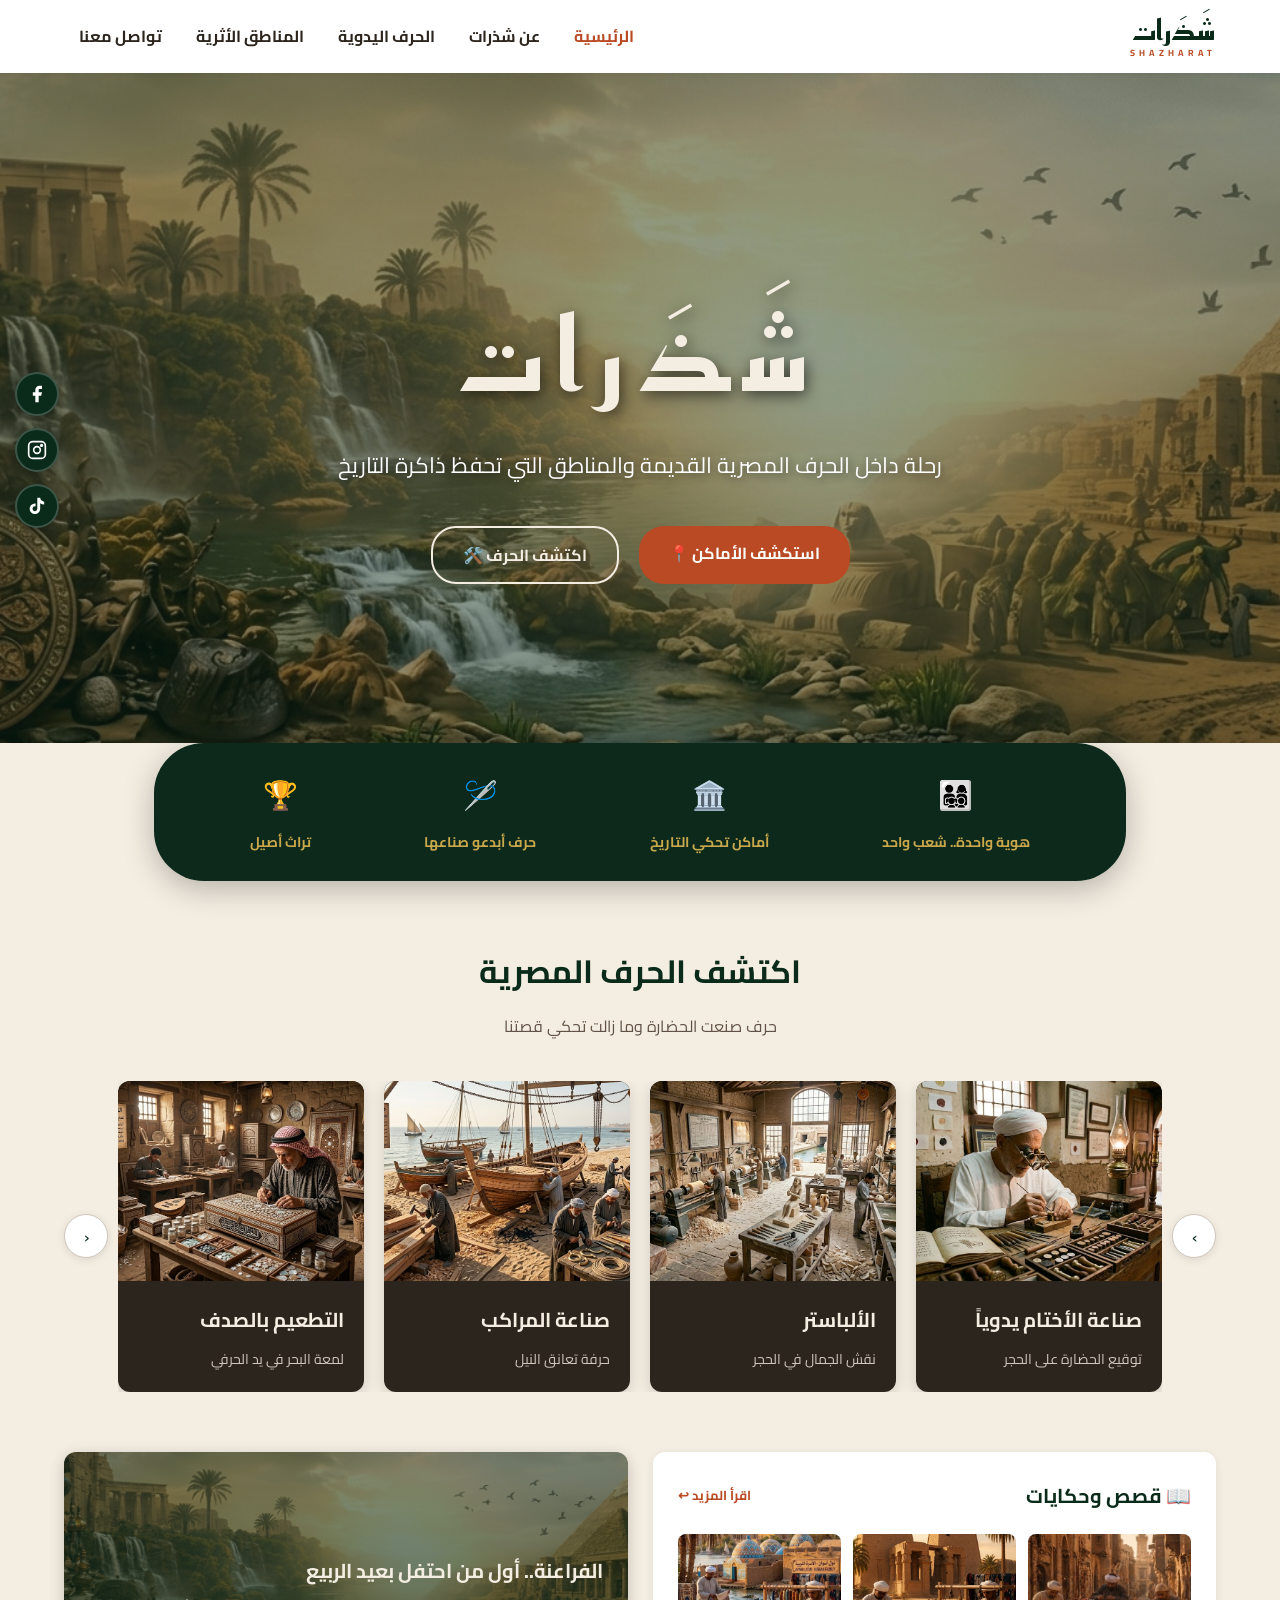
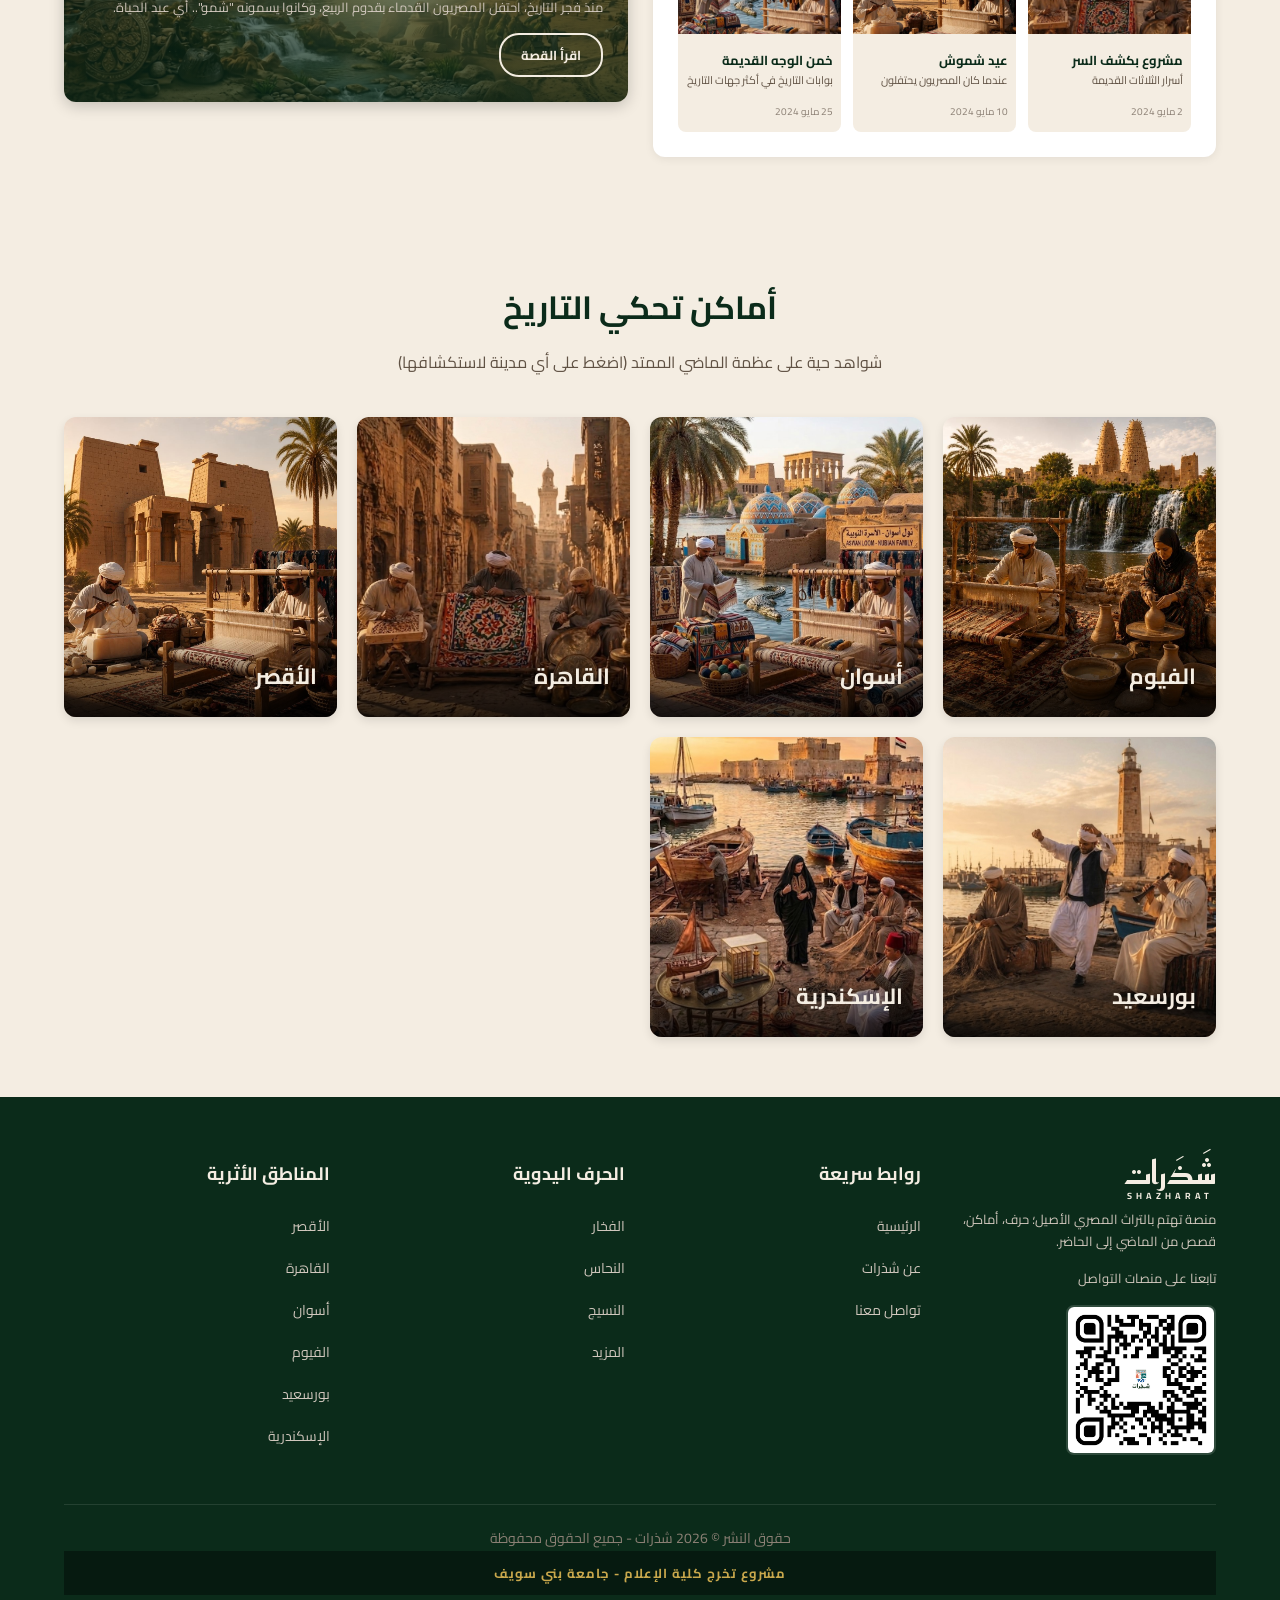
==== index.html @ 0478fc82 "Initial commit" ====
<!DOCTYPE html>
<html lang="ar" dir="rtl">
<head>
    <meta charset="UTF-8">
    <meta name="viewport" content="width=device-width, initial-scale=1.0">
    <title>شذرات - الرئيسية</title>
    
    <link rel="preconnect" href="https://fonts.googleapis.com">
    <link rel="preconnect" href="https://fonts.gstatic.com" crossorigin>
    <link href="https://fonts.googleapis.com/css2?family=Cairo:wght@400;700&family=Reem+Kufi:wght@700&display=swap" rel="stylesheet">
    <link rel="stylesheet" href="style.css">
    
    <style>
        html { scroll-behavior: smooth; }

        .modal {
            display: none; 
            position: fixed;
            z-index: 1000;
            left: 0; top: 0;
            width: 100%; height: 100%;
            background-color: rgba(0,0,0,0.6);
            backdrop-filter: blur(5px);
            overflow-y: auto;
        }

        .modal-content {
            background-color: #fcfbfa;
            margin: 5% auto;
            padding: 30px;
            border-radius: 12px;
            width: 80%;
            max-width: 850px;
            text-align: right;
            box-shadow: 0 5px 15px rgba(0,0,0,0.3);
            position: relative;
            animation: fadeIn 0.4s ease-out;
            line-height: 1.8;
        }

        .close-btn {
            color: #aaa;
            position: absolute;
            top: 15px; left: 20px;
            font-size: 30px;
            font-weight: bold;
            cursor: pointer;
            transition: color 0.2s;
        }

        .close-btn:hover { color: #d4a373; }

        @keyframes fadeIn {
            from { opacity: 0; transform: translateY(-20px); }
            to   { opacity: 1; transform: translateY(0); }
        }
    </style>
</head>
<body>

    <!-- الهيدر -->
    <header class="main-header">
        <div class="logo brand-font">
            شَذَرات
            <span class="logo-en">SHAZHARAT</span>
        </div>
        <nav class="nav-links" id="navLinks">
            <a href="#" class="active">الرئيسية</a>
            <a href="javascript:void(0)" id="aboutBtn">عن شذرات</a>
            <a href="crafts.html">الحرف اليدوية</a>
            <a href="#places-section">المناطق الأثرية</a>
            <a href="#">تواصل معنا</a>
        </nav>
        <button class="menu-toggle" id="menuToggle">☰</button>
    </header>

    <!-- أيقونات السوشيال الجانبية -->
    <div class="social-sidebar">
        <a href="https://www.facebook.com/profile.php?id=61587742401086&mibextid=wwXIfr&rdid=8DJfgrWM0STw298u&share_url=https%3A%2F%2Fwww.facebook.com%2Fshare%2F1F2NFBipRy%2F%3Fmibextid%3DwwXIfr#" target="_blank" title="Facebook">
            <svg width="20" height="20" viewBox="0 0 24 24" fill="white"><path d="M18 2h-3a5 5 0 0 0-5 5v3H7v4h3v8h4v-8h3l1-4h-4V7a1 1 0 0 1 1-1h3z"/></svg>
        </a>
        <a href="https://www.instagram.com/project.x56?igsh=MW95ZDBvMW1obDUzbQ%3D%3De" target="_blank" title="Instagram">
            <svg width="20" height="20" viewBox="0 0 24 24" fill="none" stroke="white" stroke-width="2" stroke-linecap="round" stroke-linejoin="round"><rect x="2" y="2" width="20" height="20" rx="5" ry="5"/><circle cx="12" cy="12" r="4"/><circle cx="17.5" cy="6.5" r="1" fill="white"/></svg>
        </a>
        <a href="https://www.tiktok.com/@projectx430?_r=1&_t=ZS-94bt00Vonp9" target="_blank" title="TikTok">
            <svg width="20" height="20" viewBox="0 0 24 24" fill="white"><path d="M19.59 6.69a4.83 4.83 0 0 1-3.77-4.25V2h-3.45v13.67a2.89 2.89 0 0 1-2.88 2.5 2.89 2.89 0 0 1-2.89-2.89 2.89 2.89 0 0 1 2.89-2.89c.28 0 .54.04.79.1V9.01a6.33 6.33 0 0 0-.79-.05 6.34 6.34 0 0 0-6.34 6.34 6.34 6.34 0 0 0 6.34 6.34 6.34 6.34 0 0 0 6.33-6.34V8.75a8.2 8.2 0 0 0 4.78 1.52V6.82a4.85 4.85 0 0 1-1.01-.13z"/></svg>
        </a>
    </div>

    <!-- الهيرو -->
    <section class="hero-section">
        <div class="hero-content">
            <h1 class="hero-title brand-font">شَذَرات</h1>
            <p class="hero-subtitle">رحلة داخل الحرف المصرية القديمة والمناطق التي تحفظ ذاكرة التاريخ</p>
            <div class="hero-buttons">
                <a href="#places-section" class="btn btn-primary">استكشف الأماكن 📍</a>
                <a href="crafts.html" class="btn btn-secondary">اكتشف الحرف 🛠️</a>
            </div>
        </div>
    </section>

    <!-- شريط التصنيفات -->
    <section class="quick-categories-wrapper">
        <div class="quick-categories">
            <a href="index.html#places-section" class="category-item" style="text-decoration:none;">
                <span class="category-icon">👨‍👩‍👧‍👦</span>
                <p>هوية واحدة.. شعب واحد</p>
            </a>
            <a href="index.html#places-section" class="category-item" style="text-decoration:none;">
                <span class="category-icon">🏛️</span>
                <p>أماكن تحكي التاريخ</p>
            </a>
            <a href="crafts.html" class="category-item" style="text-decoration:none;">
                <span class="category-icon">🪡</span>
                <p>حرف أبدعو صناعها</p>
            </a>
            <a href="arts-culture.html" class="category-item" style="text-decoration:none;">
                <span class="category-icon">🏆</span>
                <p>تراث أصيل</p>
            </a>
        </div>
    </section>

    <!-- مودال عن شذرات -->
    <div id="aboutModal" class="modal">
        <div class="modal-content">
            <span class="close-btn" id="closeBtn">&times;</span>
            <h2 style="color:#0b2b1a;font-size:1.8rem;margin-bottom:15px;border-bottom:2px solid #d4a373;display:inline-block;padding-bottom:5px;">👥 مَن نحن؟</h2>
            <p style="font-size:1.05rem;color:#333;margin-bottom:10px;">نحن طلاب الفرقة الرابعة بقسم العلاقات العامة والإعلان، كلية الإعلام – جامعة بنى سويف.</p>
            <p style="font-size:1.05rem;color:#555;margin-bottom:25px;">لم يكن مشروع تخرجنا مجرد مهمة أكاديمية تنتهي بانتهاء العام الدراسي، بل اخترنا أن يكون رسالة نابضة بالحياة، تُعيد إحياء الجذور وتُسلط الضوء على الكنوز الحية التي صاغتها أيدي المبدعين المصريين عبر العصور.</p>
            <h2 style="color:#0b2b1a;font-size:1.8rem;margin-bottom:15px;border-bottom:2px solid #d4a373;display:inline-block;padding-bottom:5px;">✨ عن "شذرات"</h2>
            <blockquote style="font-style:italic;background-color:#f5f2eb;padding:15px;border-right:5px solid #0b2b1a;margin:15px 0;border-radius:4px;font-size:1.1rem;color:#0b2b1a;">
                <strong>"الشذرات هي قِطَع الذهب الصغيرة والصافية.. وهكذا هي تفاصيل هويتنا المصرية; مبعثرة في أركان المحروسة، وكل قطعة منها تحكي قصة وطن."</strong>
            </blockquote>
            <p style="font-size:1.05rem;color:#333;margin-bottom:15px;">
                <strong>"شذرات"</strong> هي حملة إعلامية متكاملة ولدت من شغفنا بتوثيق وحفظ الهوية الثقافية والحرف التراثية المصرية التي تواجه خطر الاندثار.
            </p>
            <p style="text-align:center;font-weight:bold;color:#0b2b1a;font-size:1.15rem;margin-top:30px;background-color:#e6edd9;padding:12px;border-radius:6px;">
                ✨ شذرات.. بنجمع خيوط الماضي، عشان ننور بيها طريق المستقبل.
            </p>
        </div>
    </div>

    <!-- قسم الحرف - سلايدر -->
    <section class="crafts-section">
        <h2 class="section-title">اكتشف الحرف المصرية</h2>
        <p class="section-subtitle">حرف صنعت الحضارة وما زالت تحكي قصتنا</p>
        
        <div class="slider-wrapper">
            <button class="slider-btn" id="slidePrev">&#8250;</button>
            <div class="crafts-slider" id="craftsSlider">
                <div class="crafts-track" id="craftsTrack">
                    <div class="craft-card">
                        <div class="card-img-container"><img src="images/pottery.jpg" alt="الفخار"></div>
                        <div class="card-info"><h3>الفخار</h3><p>من الطين تصنع الحياة</p></div>
                    </div>
                    <div class="craft-card">
                        <div class="card-img-container"><img src="images/copper.jpg" alt="النحاس"></div>
                        <div class="card-info"><h3>النحاس</h3><p>حرفة تتوارثها الأجيال</p></div>
                    </div>
                    <div class="craft-card">
                        <div class="card-img-container"><img src="images/weaving.jpg" alt="النسيج اليدوي"></div>
                        <div class="card-info"><h3>النسيج اليدوي</h3><p>خيوط من الفن والتراث</p></div>
                    </div>
                    <div class="craft-card">
                        <div class="card-img-container"><img src="images/khayamiya.jpg" alt="الخيامية"></div>
                        <div class="card-info"><h3>الخيامية</h3><p>ألوان تحكي الهوية</p></div>
                    </div>
                    <div class="craft-card">
                        <div class="card-img-container"><img src="images/pottery.jpg" alt="الأرابيسك"></div>
                        <div class="card-info"><h3>الأرابيسك</h3><p>زخارف من روح مصر</p></div>
                    </div>
                    <div class="craft-card">
                        <div class="card-img-container"><img src="images/khouss.jpg" alt="الخوص"></div>
                        <div class="card-info"><h3>الخوص</h3><p>فن نسج سعف النخيل</p></div>
                    </div>
                    <div class="craft-card">
                        <div class="card-img-container"><img src="images/kharz.jpg" alt="الأعمال بالخرز"></div>
                        <div class="card-info"><h3>الأعمال بالخرز</h3><p>زينة تُصنع بأيادي ماهرة</p></div>
                    </div>
                    <div class="craft-card">
                        <div class="card-img-container"><img src="images/papyrus.jpg" alt="ورق البردى"></div>
                        <div class="card-info"><h3>ورق البردى</h3><p>أقدم ورق عرفه الإنسان</p></div>
                    </div>
                    <div class="craft-card">
                        <div class="card-img-container"><img src="images/seals.jpg" alt="صناعة الأختام"></div>
                        <div class="card-info"><h3>صناعة الأختام يدوياً</h3><p>توقيع الحضارة على الحجر</p></div>
                    </div>
                    <div class="craft-card">
                        <div class="card-img-container"><img src="images/alabaster.jpg" alt="الألباستر"></div>
                        <div class="card-info"><h3>الألباستر</h3><p>نقش الجمال في الحجر</p></div>
                    </div>
                    <div class="craft-card">
                        <div class="card-img-container"><img src="images/boats.jpg" alt="صناعة المراكب"></div>
                        <div class="card-info"><h3>صناعة المراكب</h3><p>حرفة تعانق النيل</p></div>
                    </div>
                    <div class="craft-card">
                        <div class="card-img-container"><img src="images/shell.jpg" alt="التطعيم بالصدف"></div>
                        <div class="card-info"><h3>التطعيم بالصدف</h3><p>لمعة البحر في يد الحرفي</p></div>
                    </div>
                </div>
            </div>
            <button class="slider-btn" id="slideNext">&#8249;</button>
        </div>
    </section>

    <!-- قسم قصص وحكايات -->
    <section class="stories-section">
        <!-- بوكس القصص -->
        <div class="stories-box">
            <div class="stories-box-header">
                <h3>📖 قصص وحكايات</h3>
                <a href="#">اقرأ المزيد ↩</a>
            </div>
            <div class="story-cards-row">
                <a href="#" class="story-mini-card">
                    <img src="images/cairo.jpg" alt="مشروع بكشف السر">
                    <div class="story-mini-info">
                        <h4>مشروع بكشف السر</h4>
                        <p>أسرار الثلاثات القديمة</p>
                        <span>2 مايو 2024</span>
                    </div>
                </a>
                <a href="#" class="story-mini-card">
                    <img src="images/luxor.jpg" alt="عيد شموش">
                    <div class="story-mini-info">
                        <h4>عيد شموش</h4>
                        <p>عندما كان المصريون يحتفلون</p>
                        <span>10 مايو 2024</span>
                    </div>
                </a>
                <a href="#" class="story-mini-card">
                    <img src="images/aswan.jpg" alt="خمن الوجه القديمة">
                    <div class="story-mini-info">
                        <h4>خمن الوجه القديمة</h4>
                        <p>بوابات التاريخ في أكثر جهات التاريخ</p>
                        <span>25 مايو 2024</span>
                    </div>
                </a>
            </div>
        </div>

        <!-- القصة المميزة -->
        <div class="featured-story">
            <h3>الفراعنة.. أول من احتفل بعيد الربيع</h3>
            <p>منذ فجر التاريخ، احتفل المصريون القدماء بقدوم الربيع، وكانوا يسمونه "شمو".. أي عيد الحياة.</p>
            <button onclick="document.getElementById('storyModal').style.display='block'" class="btn-story">اقرأ القصة</button>
        </div>
    </section>

    <!-- مودال القصة -->
    <div id="storyModal" style="display:none; position:fixed; z-index:1000; left:0; top:0; width:100%; height:100%; background:rgba(0,0,0,0.7); backdrop-filter:blur(5px); overflow-y:auto;">
        <div style="background:#fcfbfa; margin:4% auto; padding:40px; border-radius:14px; width:85%; max-width:800px; text-align:right; position:relative; line-height:2; box-shadow:0 10px 40px rgba(0,0,0,0.3); animation:fadeIn 0.4s ease-out;">
            <span onclick="document.getElementById('storyModal').style.display='none'" style="position:absolute; top:15px; left:20px; font-size:30px; cursor:pointer; color:#aaa; font-weight:bold; transition:color 0.2s;" onmouseover="this.style.color='#b94a24'" onmouseout="this.style.color='#aaa'">&times;</span>

            <div style="border-bottom:2px solid #d4a373; padding-bottom:15px; margin-bottom:25px;">
                <span style="background:#b94a24; color:#fff; font-size:11px; font-weight:700; padding:4px 12px; border-radius:20px; letter-spacing:1px;">📜 قصص من الماضي</span>
                <h2 style="color:#0b2b1a; font-size:1.7rem; margin-top:12px; font-family:'Cairo', sans-serif; font-weight:700;">حكاية من قلب التاريخ: سر "شِمو" وعيد الحياة</h2>
            </div>

            <p style="color:#333; font-size:1.05rem; margin-bottom:20px;">في أحضان النيل الخالد، وبين جدران المعابد الشامخة التي تتحدى الزمن، بدأت القصة. لم يكن الربيع عند أجدادنا الفراعنة مجرد فصلٍ تتفتح فيه الزهور، بل كان "عيد الحياة" وبعث الأرض من جديد.</p>

            <h3 style="color:#0b2b1a; font-size:1.2rem; margin-bottom:10px;">🌅 شروق شمس الربيع</h3>
            <p style="color:#444; font-size:1rem; margin-bottom:15px;">منذ آلاف السنين، ومع أول شعاع دافئ يكسر برودة الشتاء، كان المصري القديم يتطلع إلى السماء بلهفة؛ ففي هذا اليوم تحديداً يتساوى الليل والنهار، لتعلن الطبيعة عن انطلاق احتفال مهيب أطلقوا عليه اسم <strong>"شِمو"</strong> (أي تجدد الحياة).</p>
            <p style="color:#444; font-size:1rem; margin-bottom:25px;">كانت البيوت تتزين بسعف النخيل، والقلوب تمتلئ بالبهجة، حيث يخرج الصغار والكبار إلى ضفاف النيل الساحر، لتتدفق المياه محملة بالخير، وتجري الشلالات بين الصخور لتغسل هموم العام الماضي.</p>

            <h3 style="color:#0b2b1a; font-size:1.2rem; margin-bottom:15px;">🎉 طقوس مبهجة ممتدة عبر الزمن</h3>
            <div style="background:#f5f2eb; border-radius:10px; padding:20px; margin-bottom:25px;">
                <p style="color:#444; font-size:1rem; margin-bottom:12px;">لم تكن المظاهر تختلف كثيراً عما نعيشه اليوم، فالحياة تولد من جديد في كل تفصيلة:</p>
                <ul style="list-style:none; padding:0; display:flex; flex-direction:column; gap:10px;">
                    <li style="color:#333; font-size:1rem; display:flex; gap:8px; align-items:flex-start;"><span style="color:#b94a24; font-weight:bold; margin-top:2px;">◈</span><span><strong>البيض الملون:</strong> كان رمزاً لخلق الحياة من جماد، يلونونه ويزينونه بأمنياتهم، ثم يرفعونه في سلال من الخوص لتتحقق مع شروق الشمس.</span></li>
                    <li style="color:#333; font-size:1rem; display:flex; gap:8px; align-items:flex-start;"><span style="color:#b94a24; font-weight:bold; margin-top:2px;">◈</span><span><strong>البصل الأخضر والخس:</strong> يمثلان التجدد، والخصوبة، وصحة الجسد.</span></li>
                    <li style="color:#333; font-size:1rem; display:flex; gap:8px; align-items:flex-start;"><span style="color:#b94a24; font-weight:bold; margin-top:2px;">◈</span><span><strong>الأسماك المملحة:</strong> تعبيراً عن حبهم للنيل وعطائه المستمر.</span></li>
                </ul>
            </div>

            <h3 style="color:#0b2b1a; font-size:1.2rem; margin-bottom:10px;">🏛️ إرث لا يموت</h3>
            <p style="color:#444; font-size:1rem; margin-bottom:20px;">مرت القرون، وتغيرت اللغات والعصور، فتحولت "شِمو" الفرعونية بمرور الوقت إلى <strong>"شم النسيم"</strong> الذي نحتفل به حتى يومنا هذا، لكن الجوهر ظل ثابتاً: تجمع العائلة، الضحكات التي تملأ الحدائق، والاحتفاء بجمال الطبيعة وأمل البدايات الجديدة.</p>

            <div style="background:#e6edd9; padding:15px 20px; border-radius:8px; border-right:4px solid #0b2b1a;">
                <p style="color:#0b2b1a; font-size:1rem; font-weight:700; margin:0;">✨ إنها ليست مجرد نزهة، بل هي جينات ممتدة تربطنا بأولئك الذين نحتوا الصخر وصنعوا التاريخ، واحتفلوا بالحياة قبل أي شعب آخر على وجه الأرض.</p>
            </div>
        </div>
    </div>

    <!-- باقي الصفحة بعد السكشن بتاع القصص -->
    </section>

    <!-- أماكن تحكي التاريخ -->
    <section id="places-section" class="places-section">
        <h2 class="section-title">أماكن تحكي التاريخ</h2>
        <p class="section-subtitle">شواهد حية على عظمة الماضي الممتد (اضغط على أي مدينة لاستكشافها)</p>
        <div class="places-grid">
            <a href="fayoum.html" class="place-card">
                <img src="images/fayoum.jpg" alt="الفيوم">
                <div class="place-overlay"><h3>الفيوم</h3></div>
            </a>
            <a href="aswan.html" class="place-card">
                <img src="images/aswan.jpg" alt="أسوان">
                <div class="place-overlay"><h3>أسوان</h3></div>
            </a>
            <a href="cairo.html" class="place-card">
                <img src="images/cairo.jpg" alt="القاهرة">
                <div class="place-overlay"><h3>القاهرة</h3></div>
            </a>
            <a href="luxor.html" class="place-card">
                <img src="images/luxor.jpg" alt="الأقصر">
                <div class="place-overlay"><h3>الأقصر</h3></div>
            </a>
            <a href="portsaid.html" class="place-card">
                <img src="images/portsaid.jpg" alt="بورسعيد">
                <div class="place-overlay"><h3>بورسعيد</h3></div>
            </a>
            <a href="alexandria.html" class="place-card">
                <img src="images/alexandria.jpg" alt="الإسكندرية">
                <div class="place-overlay"><h3>الإسكندرية</h3></div>
            </a>
        </div>
    </section>

    <!-- الفوتر -->
    <footer class="main-footer">
        <div class="footer-container">
            <div class="footer-col">
                <h3 class="footer-logo brand-font">
                    شَذَرات
                    <span class="logo-en">SHAZHARAT</span>
                </h3>
                <p>منصة تهتم بالتراث المصري الأصيل؛ حرف، أماكن، قصص من الماضي إلى الحاضر.</p>
                <div class="qr-wrapper">
                    <p class="qr-label">تابعنا على منصات التواصل</p>
                    <img src="images/follow-us.jpg" alt="QR Code - تابعنا" class="qr-img">
                </div>
            </div>
            <div class="footer-col">
                <h4>روابط سريعة</h4>
                <ul>
                    <li><a href="#">الرئيسية</a></li>
                    <li><a href="javascript:void(0)" id="footerAboutBtn">عن شذرات</a></li>
                    <li><a href="#">تواصل معنا</a></li>
                </ul>
            </div>
            <div class="footer-col">
                <h4>الحرف اليدوية</h4>
                <ul>
                    <li><a href="crafts.html#pottery-section">الفخار</a></li>
                    <li><a href="crafts.html#copper-section">النحاس</a></li>
                    <li><a href="crafts.html#weaving-section">النسيج</a></li>
                    <li><a href="crafts.html">المزيد</a></li>
                </ul>
            </div>
            <div class="footer-col">
                <h4>المناطق الأثرية</h4>
                <ul>
                    <li><a href="luxor.html">الأقصر</a></li>
                    <li><a href="cairo.html">القاهرة</a></li>
                    <li><a href="aswan.html">أسوان</a></li>
                    <li><a href="fayoum.html">الفيوم</a></li>
                    <li><a href="portsaid.html">بورسعيد</a></li>
                    <li><a href="alexandria.html">الإسكندرية</a></li>
                </ul>
            </div>
        </div>
        <div class="footer-bottom">
            <p>حقوق النشر © 2026 شذرات - جميع الحقوق محفوظة</p>
        </div>
        <div class="footer-university">
            <p>مشروع تخرج كلية الإعلام - جامعة بني سويف</p>
        </div>
    </footer>

    <script>
        // القائمة
        const menuToggle = document.getElementById("menuToggle");
        const navLinks = document.getElementById("navLinks");
        menuToggle.onclick = function() { navLinks.classList.toggle("open"); }

        // المودال
        const modal = document.getElementById("aboutModal");
        const btnHeader = document.getElementById("aboutBtn");
        const btnFooter = document.getElementById("footerAboutBtn");
        const closeBtn = document.getElementById("closeBtn");
        btnHeader.onclick = function() { modal.style.display = "block"; }
        btnFooter.onclick = function() { modal.style.display = "block"; }
        closeBtn.onclick = function() { modal.style.display = "none"; }
        window.onclick = function(event) {
            if (event.target == modal) modal.style.display = "none";
            if (event.target == document.getElementById("storyModal")) document.getElementById("storyModal").style.display = "none";
        }

        // السلايدر
        const track = document.getElementById("craftsTrack");
        const slider = document.getElementById("craftsSlider");
        let currentIndex = 0;

        function getVisibleCards() {
            return window.innerWidth <= 480 ? 1 : window.innerWidth <= 768 ? 2 : 4;
        }

        function getCardWidth() {
            const cards = track.querySelectorAll(".craft-card");
            if (!cards.length) return 0;
            return cards[0].offsetWidth + 20;
        }

        function totalCards() {
            return track.querySelectorAll(".craft-card").length;
        }

        document.getElementById("slideNext").onclick = function() {
            const visible = getVisibleCards();
            const max = totalCards() - visible;
            if (currentIndex < max) {
                currentIndex++;
                track.style.transform = `translateX(${currentIndex * getCardWidth()}px)`;
            }
        }

        document.getElementById("slidePrev").onclick = function() {
            if (currentIndex > 0) {
                currentIndex--;
                track.style.transform = `translateX(${currentIndex * getCardWidth()}px)`;
            }
        }

        window.addEventListener("resize", function() {
            currentIndex = 0;
            track.style.transform = "translateX(0)";
        });
    </script>

</body>
</html>
---- style.css ----
/* ==========================================
   1. إعدادات عامة للموقع والخط
   ========================================== */
* {
    margin: 0;
    padding: 0;
    box-sizing: border-box;
    font-family: 'Cairo', sans-serif;
}

body {
    background-color: #f4ede2;
}

.brand-font {
    font-family: 'Reem Kufi', 'Cairo', sans-serif !important;
    color: #0b2b1a !important;
    font-weight: 700;
}

/* ==========================================
   2. الهيدر
   ========================================== */
.main-header {
    background-color: #ffffff;
    display: flex;
    justify-content: space-between;
    align-items: center;
    padding: 15px 5%;
    box-shadow: 0 2px 5px rgba(0,0,0,0.05);
    position: relative;
    z-index: 100;
}

.logo {
    font-size: 28px;
    font-weight: bold;
    text-align: center;
    line-height: 1.1;
}

.logo-en {
    display: block;
    font-family: 'Cairo', sans-serif !important;
    font-size: 9px;
    letter-spacing: 4px;
    color: #b94a24 !important;
    text-align: center;
    font-weight: 700;
    margin-top: 2px;
}

.nav-links a {
    text-decoration: none;
    color: #2c251e;
    margin: 0 15px;
    font-weight: 700;
    transition: color 0.3s;
}

.nav-links a:hover, .nav-links a.active {
    color: #b94a24;
}

.menu-toggle {
    display: none;
    font-size: 24px;
    background: none;
    border: none;
    cursor: pointer;
    color: #0b2b1a;
}

/* ==========================================
   3. Hero Section
   ========================================== */
.hero-section {
    background: linear-gradient(rgba(11, 43, 26, 0.45), rgba(11, 43, 26, 0.45)), 
                url('images/hero-bg.jpg') no-repeat center center/cover;
    min-height: 80vh; 
    display: flex;
    justify-content: center;
    align-items: center;
    text-align: center;
    padding: 40px 20px;
}

.hero-content {
    max-width: 700px;
}

.hero-title {
    font-size: 100px;
    margin-bottom: 15px;
    letter-spacing: 15px;
    color: #f4ede2 !important;
    text-shadow: 2px 4px 15px rgba(0, 0, 0, 0.6);
    font-family: 'Reem Kufi', sans-serif;
}

.hero-subtitle {
    font-size: 22px;
    color: #ffffff;
    margin-bottom: 40px;
    line-height: 1.8;
    text-shadow: 1px 2px 8px rgba(0, 0, 0, 0.5);
}

.hero-buttons {
    display: flex;
    justify-content: center;
    gap: 20px;
}

.btn {
    padding: 12px 30px;
    font-size: 16px;
    font-weight: bold;
    text-decoration: none;
    border-radius: 25px;
    transition: all 0.3s ease;
}

.btn-primary {
    background-color: #b94a24;
    color: #ffffff;
}

.btn-primary:hover {
    background-color: #9c3b1b;
}

.btn-secondary {
    background-color: transparent;
    color: #f4ede2;
    border: 2px solid #f4ede2;
}

.btn-secondary:hover {
    background-color: #f4ede2;
    color: #0b2b1a;
}

/* ==========================================
   4. شريط التصنيفات
   ========================================== */
.quick-categories-wrapper {
    background-color: #f4ede2;
    padding: 0 12%;
    margin-top: -50px;
    position: relative;
    z-index: 10;
}

.quick-categories {
    background-color: #0d291b;
    display: flex;
    justify-content: space-around;
    align-items: center;
    padding: 18px 40px;
    border-radius: 50px;
    box-shadow: 0 8px 30px rgba(0,0,0,0.25);
}

.category-item {
    text-align: center;
    color: #c9a84c;
    cursor: pointer;
    transition: transform 0.3s ease, color 0.3s ease;
    padding: 8px 15px;
    display: flex;
    flex-direction: column;
    align-items: center;
    gap: 8px;
}

.category-item:hover {
    transform: translateY(-4px);
    color: #f4ede2;
}

.category-icon {
    font-size: 28px;
    display: block;
}

.category-item p {
    font-size: 14px;
    font-weight: 700;
    color: #c9a84c;
    font-family: 'Cairo', sans-serif;
    margin: 0;
    white-space: nowrap;
}

.category-item:hover p {
    color: #f4ede2;
}

/* ==========================================
   5. قسم الحرف - سلايدر
   ========================================== */
.crafts-section {
    padding: 60px 5%;
    text-align: center;
    background-color: #f4ede2;
}

.section-title {
    font-size: 32px;
    color: #0b2b1a;
    margin-bottom: 10px;
    font-weight: 700;
}

.section-subtitle {
    font-size: 16px;
    color: #605244;
    margin-bottom: 40px;
}

.slider-wrapper {
    position: relative;
    display: flex;
    align-items: center;
    gap: 10px;
}

.slider-btn {
    background-color: #ffffff;
    border: 1px solid #d1c7bd;
    border-radius: 50%;
    width: 44px;
    height: 44px;
    font-size: 18px;
    cursor: pointer;
    flex-shrink: 0;
    display: flex;
    align-items: center;
    justify-content: center;
    box-shadow: 0 2px 8px rgba(0,0,0,0.1);
    transition: all 0.3s;
    color: #0b2b1a;
    z-index: 2;
}

.slider-btn:hover {
    background-color: #0b2b1a;
    color: #f4ede2;
}

.crafts-slider {
    overflow: hidden;
    flex: 1;
}

.crafts-track {
    display: flex;
    gap: 20px;
    transition: transform 0.4s ease;
}

.craft-card {
    background-color: #2c251e;
    border-radius: 12px;
    overflow: hidden;
    box-shadow: 0 4px 15px rgba(0,0,0,0.15);
    transition: transform 0.3s ease;
    flex: 0 0 calc(25% - 15px);
    min-width: calc(25% - 15px);
}

.craft-card:hover {
    transform: translateY(-8px);
}

.card-img-container {
    height: 200px;
    overflow: hidden;
}

.card-img-container img {
    width: 100%;
    height: 100%;
    object-fit: cover;
}

.card-info {
    padding: 20px;
    text-align: right;
}

.card-info h3 {
    color: #f4ede2;
    font-size: 20px;
    margin-bottom: 8px;
}

.card-info p {
    color: #d1c7bd;
    font-size: 14px;
}

/* ==========================================
   5.5 قسم قصص وحكايات
   ========================================== */
.stories-section {
    padding: 0 5% 60px 5%;
    background-color: #f4ede2;
    display: grid;
    grid-template-columns: 1fr 1fr;
    gap: 25px;
    align-items: start;
}

.stories-box {
    background-color: #ffffff;
    border-radius: 12px;
    padding: 25px;
    box-shadow: 0 2px 10px rgba(0,0,0,0.07);
}

.stories-box-header {
    display: flex;
    justify-content: space-between;
    align-items: center;
    margin-bottom: 20px;
}

.stories-box-header h3 {
    font-size: 20px;
    color: #0b2b1a;
    font-weight: 700;
}

.stories-box-header a {
    font-size: 13px;
    color: #b94a24;
    text-decoration: none;
    font-weight: 700;
    display: flex;
    align-items: center;
    gap: 4px;
}

.stories-box-header a:hover {
    text-decoration: underline;
}

.story-cards-row {
    display: grid;
    grid-template-columns: repeat(3, 1fr);
    gap: 12px;
}

.story-mini-card {
    border-radius: 8px;
    overflow: hidden;
    background-color: #f4ede2;
    text-decoration: none;
    transition: transform 0.3s;
    display: block;
}

.story-mini-card:hover {
    transform: translateY(-4px);
}

.story-mini-card img {
    width: 100%;
    height: 100px;
    object-fit: cover;
}

.story-mini-info {
    padding: 8px;
    text-align: right;
}

.story-mini-info h4 {
    font-size: 13px;
    color: #0b2b1a;
    font-weight: 700;
    margin-bottom: 4px;
    line-height: 1.4;
}

.story-mini-info p {
    font-size: 11px;
    color: #605244;
    line-height: 1.4;
    margin-bottom: 6px;
}

.story-mini-info span {
    font-size: 10px;
    color: #8c8075;
}

.featured-story {
    border-radius: 12px;
    overflow: hidden;
    position: relative;
    min-height: 250px;
    background: linear-gradient(rgba(11,43,26,0.5), rgba(11,43,26,0.7)),
                url('images/hero-bg.jpg') center/cover no-repeat;
    display: flex;
    flex-direction: column;
    justify-content: flex-end;
    padding: 25px;
    box-shadow: 0 4px 15px rgba(0,0,0,0.2);
}

.featured-story h3 {
    color: #f4ede2;
    font-size: 20px;
    font-weight: 700;
    margin-bottom: 10px;
    line-height: 1.5;
    text-align: right;
}

.featured-story p {
    color: #d1c7bd;
    font-size: 13px;
    line-height: 1.7;
    text-align: right;
    margin-bottom: 15px;
}

.btn-story {
    display: inline-block;
    padding: 8px 20px;
    border: 2px solid #f4ede2;
    color: #f4ede2;
    background: none;
    border-radius: 20px;
    font-size: 13px;
    font-weight: 700;
    transition: all 0.3s;
    align-self: flex-start;
    cursor: pointer;
    font-family: 'Cairo', sans-serif;
}

.btn-story:hover {
    background-color: #f4ede2;
    color: #0b2b1a;
}

/* ==========================================
   5.6 أماكن تحكي التاريخ
   ========================================== */
.places-section {
    padding: 60px 5%;
    text-align: center;
    background-color: #f4ede2;
}

.places-grid {
    display: grid;
    grid-template-columns: repeat(auto-fit, minmax(220px, 1fr));
    gap: 20px;
}

.place-card {
    position: relative;
    height: 300px;
    border-radius: 12px;
    overflow: hidden;
    box-shadow: 0 4px 10px rgba(0,0,0,0.1);
    display: block;
    text-decoration: none;
}

.place-card img {
    width: 100%;
    height: 100%;
    object-fit: cover;
    transition: transform 0.5s ease;
}

.place-card:hover img {
    transform: scale(1.1);
}

.place-overlay {
    position: absolute;
    bottom: 0;
    left: 0;
    right: 0;
    background: linear-gradient(transparent, rgba(0, 0, 0, 0.8));
    padding: 20px;
    text-align: right;
}

.place-overlay h3 {
    color: #f4ede2;
    font-size: 22px;
    margin: 0;
}

/* ==========================================
   5.7 الفوتر
   ========================================== */
.main-footer {
    background-color: #0b2b1a;
    color: #d1c7bd;
    padding: 60px 5% 20px 5%;
}

.footer-container {
    display: flex;
    justify-content: space-between;
    flex-wrap: wrap;
    gap: 30px;
    border-bottom: 1px solid rgba(255,255,255,0.1);
    padding-bottom: 40px;
}

.footer-col {
    flex: 1;
    min-width: 160px;
}

.footer-logo {
    font-size: 32px;
    margin-bottom: 8px;
    color: #f4ede2 !important;
    line-height: 1;
    display: inline-block;
}

.footer-logo .logo-en {
    color: #f4ede2 !important;
    font-size: 9px;
    letter-spacing: 4px;
    margin-top: 2px;
    display: block;
    line-height: 1;
}

.footer-col p {
    font-size: 13px;
    line-height: 1.7;
    margin-bottom: 15px;
    color: #d1c7bd;
}

/* QR Code في الفوتر */
.qr-wrapper {
    margin-top: 12px;
}

.qr-label {
    font-size: 12px;
    color: #d1c7bd;
    margin-bottom: 8px;
}

.qr-img {
    width: 150px;
    height: 150px;
    object-fit: cover;
    border-radius: 8px;
    border: 2px solid rgba(255,255,255,0.15);
}

.footer-col h4 {
    color: #f4ede2;
    margin-bottom: 20px;
    font-size: 18px;
    position: relative;
}

.footer-col ul {
    list-style: none;
}

.footer-col ul li {
    margin-bottom: 12px;
}

.footer-col ul li a {
    color: #d1c7bd;
    text-decoration: none;
    transition: color 0.3s;
    font-size: 14px;
}

.footer-col ul li a:hover {
    color: #b94a24;
}

.footer-bottom {
    text-align: center;
    padding-top: 20px;
    font-size: 14px;
    color: #8c8075;
}

.footer-university {
    background-color: #061a10;
    text-align: center;
    padding: 10px;
    font-size: 13px;
    color: #c9a84c;
    font-weight: 700;
    letter-spacing: 1px;
}

/* ===== أيقونات السوشيال الجانبية ===== */
.social-sidebar {
    position: fixed;
    left: 15px;
    top: 50%;
    transform: translateY(-50%);
    display: flex;
    flex-direction: column;
    gap: 12px;
    z-index: 999;
}

.social-sidebar a {
    width: 44px;
    height: 44px;
    border-radius: 50%;
    background-color: #0b2b1a;
    border: 2px solid rgba(255,255,255,0.2);
    display: flex;
    align-items: center;
    justify-content: center;
    text-decoration: none;
    color: #ffffff;
    transition: transform 0.3s, background-color 0.3s;
    box-shadow: 0 2px 10px rgba(0,0,0,0.3);
}

.social-sidebar a:hover {
    transform: scale(1.15);
    background-color: #b94a24;
}

/* ==========================================
   6. موبايل وتابلت
   ========================================== */
@media (max-width: 768px) {
    .menu-toggle { display: block; }
    .social-sidebar { display: none; }

    .nav-links {
        display: none;
        flex-direction: column;
        position: absolute;
        top: 100%;
        left: 0;
        right: 0;
        background-color: #ffffff;
        box-shadow: 0 4px 10px rgba(0, 0, 0, 0.1);
        padding: 15px 0;
        gap: 0;
        z-index: 999;
    }

    .nav-links.open { display: flex; }

    .nav-links a {
        margin: 0;
        padding: 12px 25px;
        width: 100%;
        text-align: right;
        border-bottom: 1px solid #f5f2eb;
    }

    .nav-links a:last-child { border-bottom: none; }

    .hero-title { font-size: 52px; letter-spacing: 5px; }
    .hero-subtitle { font-size: 16px; }

    .hero-buttons { flex-direction: column; gap: 15px; }
    .btn { width: 100%; }

    .quick-categories-wrapper {
        padding: 0 4%;
        margin-top: -20px;
    }

    .quick-categories {
        flex-wrap: wrap;
        justify-content: center;
        gap: 10px;
        padding: 15px 20px;
        border-radius: 20px;
    }

    .category-item { flex: 1 1 40%; }
    .craft-card { flex: 0 0 calc(50% - 10px); min-width: calc(50% - 10px); }
    .section-title { font-size: 26px; }
    .stories-section { grid-template-columns: 1fr; }
    .story-cards-row { grid-template-columns: repeat(2, 1fr); }
    .places-grid { grid-template-columns: repeat(2, 1fr); gap: 15px; }
    .place-overlay { text-align: center; }
    .footer-container { flex-direction: column; text-align: center; }
}

@media (max-width: 480px) {
    .craft-card { flex: 0 0 100%; min-width: 100%; }
    .places-grid { grid-template-columns: 1fr; }
    .story-cards-row { grid-template-columns: 1fr; }
}
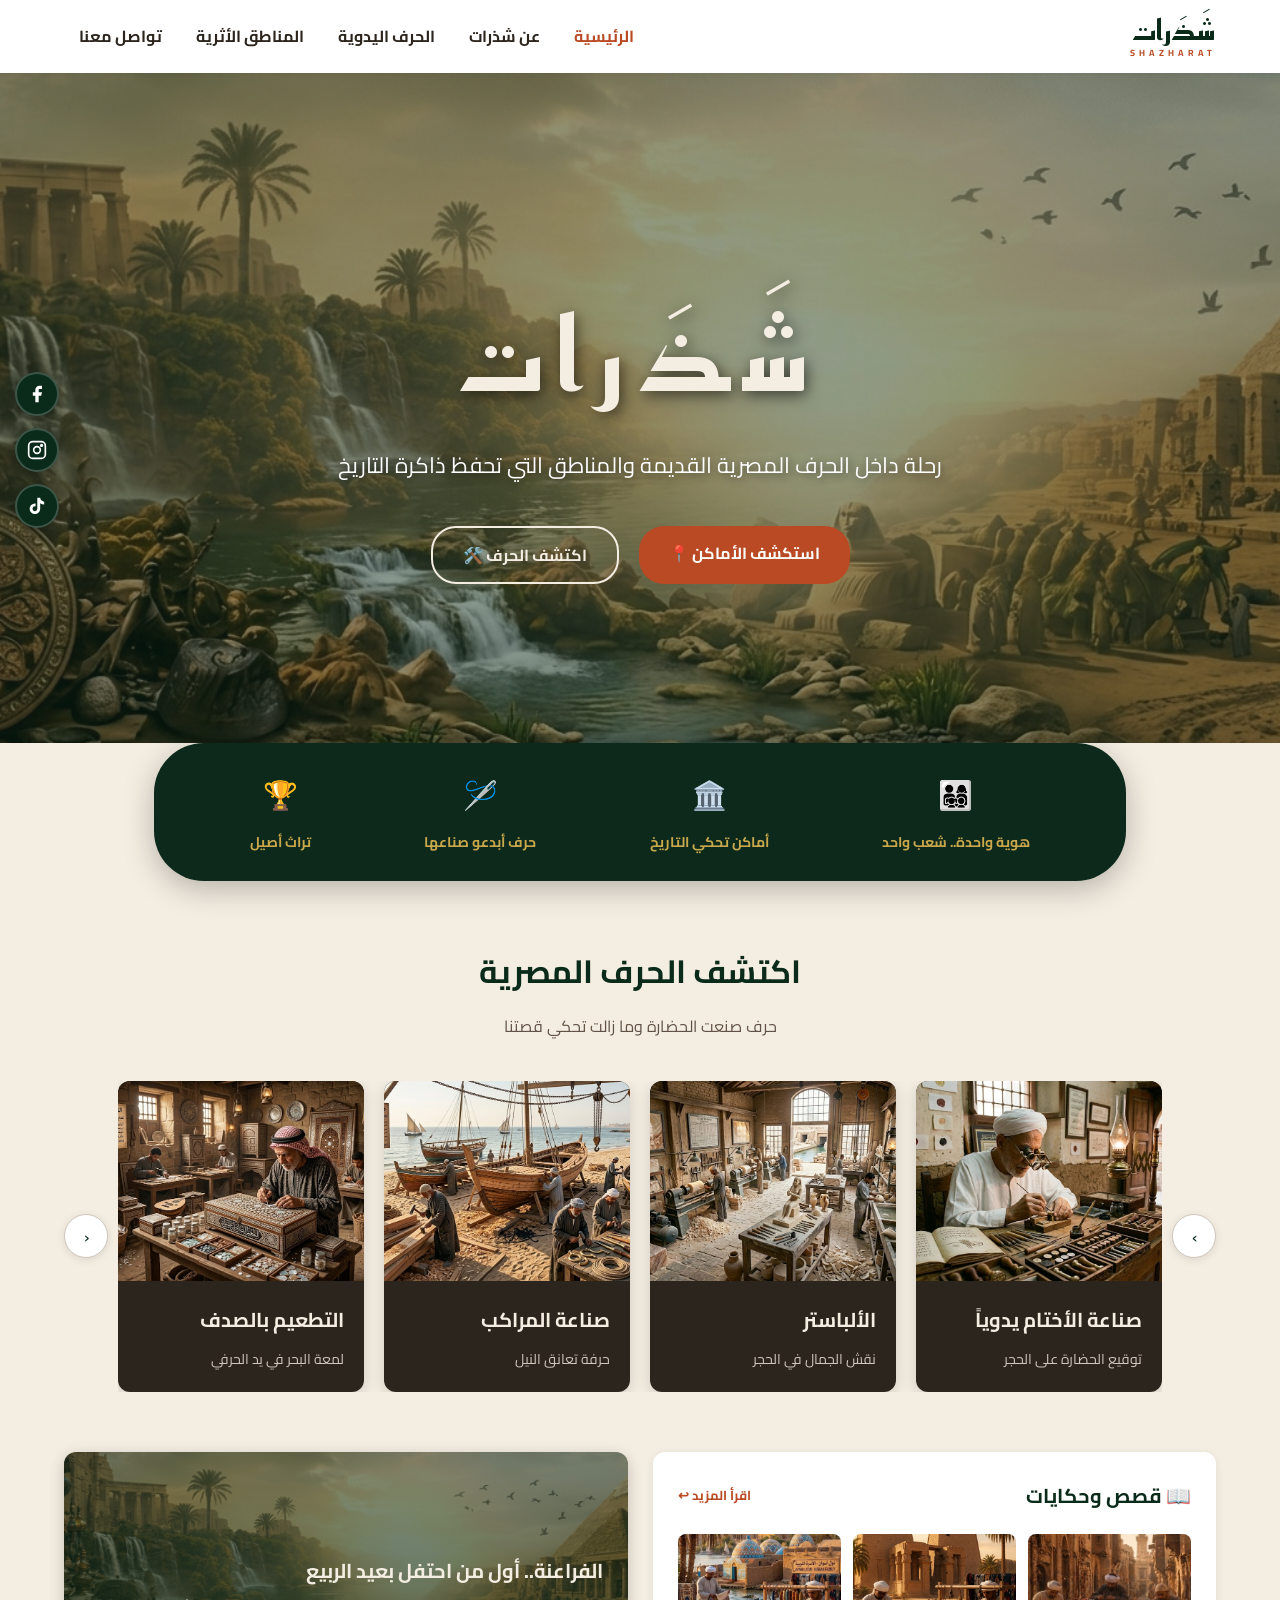
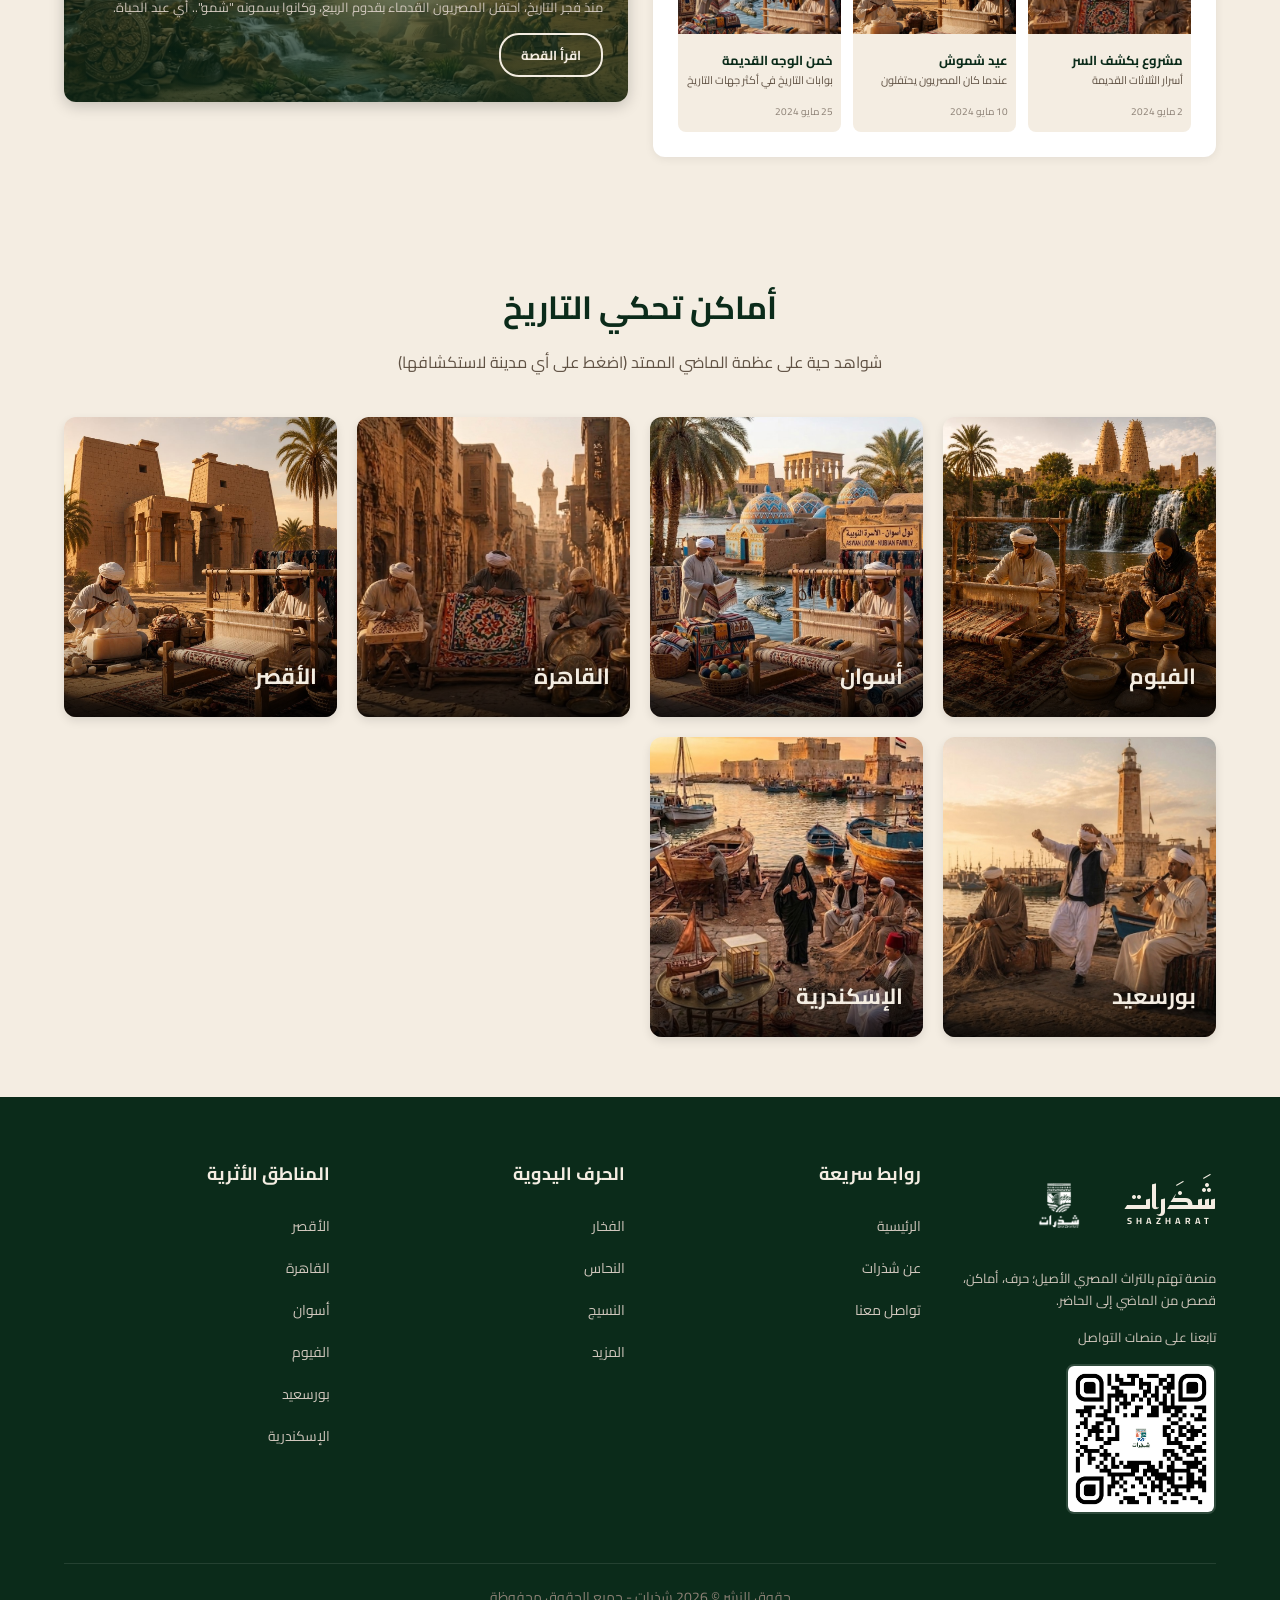
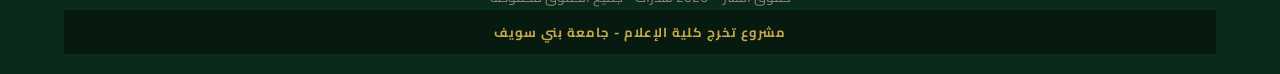
==== commit 1c2ad223: "30-5" ====
--- a/index.html
+++ b/index.html
@@ -60,10 +60,7 @@
 
     <!-- الهيدر -->
     <header class="main-header">
-        <div class="logo brand-font">
-            شَذَرات
-            <span class="logo-en">SHAZHARAT</span>
-        </div>
+        <div class="logo brand-font">شَذَرات<span class="logo-en">SHAZHARAT</span></div>
         <nav class="nav-links" id="navLinks">
             <a href="#" class="active">الرئيسية</a>
             <a href="javascript:void(0)" id="aboutBtn">عن شذرات</a>
@@ -150,51 +147,51 @@
             <button class="slider-btn" id="slidePrev">&#8250;</button>
             <div class="crafts-slider" id="craftsSlider">
                 <div class="crafts-track" id="craftsTrack">
-                    <div class="craft-card">
+                    <div class="craft-card" onclick="openCraft('pottery')">
                         <div class="card-img-container"><img src="images/pottery.jpg" alt="الفخار"></div>
                         <div class="card-info"><h3>الفخار</h3><p>من الطين تصنع الحياة</p></div>
                     </div>
-                    <div class="craft-card">
+                    <div class="craft-card" onclick="openCraft('copper')">
                         <div class="card-img-container"><img src="images/copper.jpg" alt="النحاس"></div>
                         <div class="card-info"><h3>النحاس</h3><p>حرفة تتوارثها الأجيال</p></div>
                     </div>
-                    <div class="craft-card">
-                        <div class="card-img-container"><img src="images/weaving.jpg" alt="النسيج اليدوي"></div>
-                        <div class="card-info"><h3>النسيج اليدوي</h3><p>خيوط من الفن والتراث</p></div>
-                    </div>
-                    <div class="craft-card">
+                    <div class="craft-card" onclick="openCraft('weaving')">
+                        <div class="card-img-container"><img src="images/weaving.jpg" alt="السجاد اليدوي والكليم"></div>
+                        <div class="card-info"><h3>السجاد اليدوي والكليم</h3><p>خيوط من الفن والتراث</p></div>
+                    </div>
+                    <div class="craft-card" onclick="openCraft('khayamiya')">
                         <div class="card-img-container"><img src="images/khayamiya.jpg" alt="الخيامية"></div>
                         <div class="card-info"><h3>الخيامية</h3><p>ألوان تحكي الهوية</p></div>
                     </div>
-                    <div class="craft-card">
-                        <div class="card-img-container"><img src="images/pottery.jpg" alt="الأرابيسك"></div>
+                    <div class="craft-card" onclick="openCraft('arabesque')">
+                        <div class="card-img-container"><img src="images/arabesque.jpg" alt="الأرابيسك" onerror="this.src='images/copper.jpg'"></div>
                         <div class="card-info"><h3>الأرابيسك</h3><p>زخارف من روح مصر</p></div>
                     </div>
-                    <div class="craft-card">
+                    <div class="craft-card" onclick="openCraft('khouss')">
                         <div class="card-img-container"><img src="images/khouss.jpg" alt="الخوص"></div>
                         <div class="card-info"><h3>الخوص</h3><p>فن نسج سعف النخيل</p></div>
                     </div>
-                    <div class="craft-card">
+                    <div class="craft-card" onclick="openCraft('kharz')">
                         <div class="card-img-container"><img src="images/kharz.jpg" alt="الأعمال بالخرز"></div>
                         <div class="card-info"><h3>الأعمال بالخرز</h3><p>زينة تُصنع بأيادي ماهرة</p></div>
                     </div>
-                    <div class="craft-card">
+                    <div class="craft-card" onclick="openCraft('papyrus')">
                         <div class="card-img-container"><img src="images/papyrus.jpg" alt="ورق البردى"></div>
                         <div class="card-info"><h3>ورق البردى</h3><p>أقدم ورق عرفه الإنسان</p></div>
                     </div>
-                    <div class="craft-card">
+                    <div class="craft-card" onclick="openCraft('seals')">
                         <div class="card-img-container"><img src="images/seals.jpg" alt="صناعة الأختام"></div>
                         <div class="card-info"><h3>صناعة الأختام يدوياً</h3><p>توقيع الحضارة على الحجر</p></div>
                     </div>
-                    <div class="craft-card">
+                    <div class="craft-card" onclick="openCraft('alabaster')">
                         <div class="card-img-container"><img src="images/alabaster.jpg" alt="الألباستر"></div>
                         <div class="card-info"><h3>الألباستر</h3><p>نقش الجمال في الحجر</p></div>
                     </div>
-                    <div class="craft-card">
+                    <div class="craft-card" onclick="openCraft('boats')">
                         <div class="card-img-container"><img src="images/boats.jpg" alt="صناعة المراكب"></div>
                         <div class="card-info"><h3>صناعة المراكب</h3><p>حرفة تعانق النيل</p></div>
                     </div>
-                    <div class="craft-card">
+                    <div class="craft-card" onclick="openCraft('shell')">
                         <div class="card-img-container"><img src="images/shell.jpg" alt="التطعيم بالصدف"></div>
                         <div class="card-info"><h3>التطعيم بالصدف</h3><p>لمعة البحر في يد الحرفي</p></div>
                     </div>
@@ -203,6 +200,34 @@
             <button class="slider-btn" id="slideNext">&#8249;</button>
         </div>
     </section>
+
+    <!-- موودال الحرف -->
+    <div id="craftModal" style="display:none; position:fixed; z-index:1000; left:0; top:0; width:100%; height:100%; background:rgba(0,0,0,0.7); backdrop-filter:blur(5px); overflow-y:auto;">
+        <div style="background:#fcfbfa; margin:3% auto; border-radius:16px; width:90%; max-width:900px; position:relative; overflow:hidden; box-shadow:0 10px 40px rgba(0,0,0,0.3); animation:fadeIn 0.4s ease-out;">
+            <!-- هيرو الموودال -->
+            <div id="craftModalHero" style="height:250px; background:linear-gradient(rgba(11,43,26,0.6),rgba(11,43,26,0.8)), url('') center/cover no-repeat; display:flex; flex-direction:column; justify-content:flex-end; padding:25px 30px;">
+                <span id="craftModalOrigin" style="display:inline-block; background:#b94a24; color:#fff; font-size:11px; font-weight:700; padding:4px 14px; border-radius:20px; margin-bottom:12px; width:fit-content;"></span>
+                <h2 id="craftModalTitle" style="font-family:'Reem Kufi',sans-serif; font-size:36px; color:#f4ede2; margin:0; text-shadow:2px 4px 15px rgba(0,0,0,0.5);"></h2>
+            </div>
+            <!-- زر الإغلاق -->
+            <button onclick="document.getElementById('craftModal').style.display='none'" style="position:absolute; top:15px; left:15px; background:rgba(0,0,0,0.5); border:none; color:#fff; width:36px; height:36px; border-radius:50%; font-size:20px; cursor:pointer; display:flex; align-items:center; justify-content:center;">×</button>
+            <!-- المحتوى -->
+            <div style="padding:30px; display:grid; grid-template-columns:1fr 280px; gap:30px;" id="craftModalBody">
+                <div>
+                    <p id="craftModalDesc" style="font-size:15px; line-height:2; color:#4a3d32; margin-bottom:25px; background:#fff; padding:20px; border-radius:10px; border-right:4px solid #0b2b1a;"></p>
+                    <div id="craftModalFacts" style="display:grid; grid-template-columns:1fr 1fr; gap:10px; margin-bottom:25px;"></div>
+                    <div id="craftModalStepsTitle" style="font-size:15px; font-weight:700; color:#0b2b1a; margin-bottom:12px;"></div>
+                    <div id="craftModalSteps" style="display:flex; flex-direction:column; gap:8px; margin-bottom:20px;"></div>
+                    <div id="craftModalTags" style="display:flex; flex-wrap:wrap; gap:8px;"></div>
+                </div>
+                <div style="display:flex; flex-direction:column; gap:15px;">
+                    <img id="craftModalImg" src="" alt="" style="width:100%; height:200px; object-fit:cover; border-radius:12px; box-shadow:0 4px 15px rgba(0,0,0,0.15);">
+                    <div id="craftModalQuote" style="background:#0b2b1a; border-radius:12px; padding:20px; color:#d1c7bd; font-size:13px; line-height:1.8; font-style:italic;"></div>
+                    <a id="craftModalLink" href="#" style="display:block; text-align:center; background:#b94a24; color:#fff; padding:12px; border-radius:25px; text-decoration:none; font-weight:700; font-size:14px; transition:background 0.3s;">اقرأ المزيد في صفحة الحرف ←</a>
+                </div>
+            </div>
+        </div>
+    </div>
 
     <!-- قسم قصص وحكايات -->
     <section class="stories-section">
@@ -284,7 +309,6 @@
     </div>
 
     <!-- باقي الصفحة بعد السكشن بتاع القصص -->
-    </section>
 
     <!-- أماكن تحكي التاريخ -->
     <section id="places-section" class="places-section">
@@ -322,10 +346,13 @@
     <footer class="main-footer">
         <div class="footer-container">
             <div class="footer-col">
-                <h3 class="footer-logo brand-font">
-                    شَذَرات
-                    <span class="logo-en">SHAZHARAT</span>
-                </h3>
+                <div style="display:flex; align-items:center; gap:15px; margin-bottom:10px;">
+                    <h3 class="footer-logo brand-font">
+                        شَذَرات
+                        <span class="logo-en">SHAZHARAT</span>
+                    </h3>
+                    <img src="images/logo2.png" alt="شذرات" style="height:100px; width:auto; object-fit:contain;">
+                </div>
                 <p>منصة تهتم بالتراث المصري الأصيل؛ حرف، أماكن، قصص من الماضي إلى الحاضر.</p>
                 <div class="qr-wrapper">
                     <p class="qr-label">تابعنا على منصات التواصل</p>
@@ -383,9 +410,175 @@
         btnHeader.onclick = function() { modal.style.display = "block"; }
         btnFooter.onclick = function() { modal.style.display = "block"; }
         closeBtn.onclick = function() { modal.style.display = "none"; }
+        // بيانات الحرف
+        const craftsData = {
+            pottery: {
+                title: 'الفخار', icon: '🏺', origin: '📍 قرية تونس — الفيوم',
+                img: 'images/pottery.jpg', link: 'crafts.html#pottery-section',
+                desc: 'من أقدم الحرف المصرية، تعتمد على تشكيل الطين الطبيعي يدويًا ثم حرقه في أفران خاصة. تتميز منتجاتها بزخارفها الرائعة وألوانها الهادئة المستوحاة من الطبيعة.',
+                facts: [['🏺 الخامة','طين طبيعي محلي'],['🔥 الحرق','أفران تقليدية 900°'],['🎨 الزخرفة','نقوش يدوية بألوان طبيعية'],['📍 المركز','قرية تونس بالفيوم']],
+                stepsTitle: '⚙️ خطوات الصناعة:',
+                steps: ['عجن الطين وتنقيته من الشوائب','تشكيل القطعة على العجلة اليدوية','التجفيف في الهواء الطلق','الحرق الأول في الفرن','الزخرفة بالألوان الطبيعية','الحرق الثاني لتثبيت الألوان'],
+                tags: ['طين طبيعي','فيوم','حرفة قديمة','زخارف يدوية'],
+                quote: '"لما بتحط إيدك في الطين، بتحس إنك بتلمس نفس الطينة اللي شكّل بيها أجدادك الأوانٍ من آلاف السنين." — حرفي من تونس'
+            },
+            copper: {
+                title: 'النحاس', icon: '🔨', origin: '📍 القاهرة — شارع المعز',
+                img: 'images/copper.jpg', link: 'crafts.html#copper-section',
+                desc: 'حرفة يدوية دقيقة تعتمد على نحت الزخارف الإسلامية على الأواني والتحف النحاسية. تُعدّ من أقدم الحرف المعدنية في مصر وتتركز في خان الخليلي.',
+                facts: [['🔩 الخامة','نحاس خالص أو مشبوك'],['🔨 الأداة','قلم الحفر والمطرقة'],['🎨 الزخرفة','نقوش إسلامية هندسية'],['📍 المركز','خان الخليلي — القاهرة']],
+                stepsTitle: '⚙️ خطوات الصناعة:',
+                steps: ['تحديد التصميم ورسمه على الورق','نقل التصميم على الصفيحة النحاسية','الحفر التدريجي بالقلم والمطرقة','اللحام والتشكيل إذا لزم','التلميع بمواد خاصة','التشطيب النهائي'],
+                tags: ['نحاس','خان الخليلي','زخارف إسلامية','حرفة يدوية'],
+                quote: '"كل نقطة بتحفرها في النحاس بتاخد وقت وتركيز — الزبون بيشتري قطعة، أنا بأبيعله سنين من الخبرة." — حرفي نحاس من المعز'
+            },
+            weaving: {
+                title: 'السجاد اليدوي والكليم', icon: '🧵', origin: '📍 قرية دِسيا — الفيوم',
+                img: 'images/weaving.jpg', link: 'crafts.html#weaving-section',
+                desc: 'قرية دِسيا بالفيوم من أهم قلاع صناعة السجاد اليدوي والكليم في مصر. تحولت القرية إلى ورشة عمل مفتوحة تتوارث الحرفة أباً عن جد منذ ستينيات القرن الماضي، وتتميز بقدرتها على تنفيذ أي تصميم مهما كانت درجة تعقيده.',
+                facts: [['🧵 الخامة','صوف أغنام نقي وقطن وحرير'],['🎨 الصباغة','حرارية يدوية بمثبتات ألوان'],['⏱️ الوقت','شهرين لـ 6 شهور للقطعة الكبيرة'],['📍 المركز','قرية دِسيا — الفيوم']],
+                stepsTitle: '⚙️ خطوات الصناعة:',
+                steps: [
+                    'غزل الصوف وغسله وصباغته في قدور بألوان تطابق التصميم',
+                    'تسدية النول الرأسي: لف خيوط القطن (السدى) طولياً بدقة',
+                    'صناعة الكليم: تمرير خيط اللحمة بالعرض ودق المشط لتماسك الخيوط',
+                    'صناعة السجاد: ربط عُقد الوبرة يدوياً حول خيوط السدى سطراً سطراً',
+                    'التسوية بمقص مقوس لتسوية الوبرة وإظهار معالم الرسمة',
+                    'التقفيل والتشطيب: ربط الشراشيب وغسيل القطعة لإبراز لمعان الصوف'
+                ],
+                tags: ['سجاد يدوي','كليم','دِسيا','فيوم','ميكس والبارز'],
+                quote: '"النول بيحكي — كل عقدة بتربطها بإيدك بتبقى جزء من لوحة هتعيش أكتر منك." — نساجة من دِسيا'
+            },
+            khayamiya: {
+                title: 'الخيامية', icon: '🎪', origin: '📍 شارع الخيامية — القاهرة',
+                img: 'images/khayamiya.jpg', link: 'crafts.html#khayamiya-section',
+                desc: 'تطريز الأقمشة يدويًا بالكامل بزخارف مستوحاة من الفن الإسلامي. اشتُهر بها شارع الخيامية بالقاهرة الفاطمية منذ مئات السنين.',
+                facts: [['🪡 الخامة','قماش قطني ثقيل'],['✂️ التقنية','تطبيق وتطريز يدوي'],['🎨 الألوان','زاهية ومتناسقة'],['📍 المركز','شارع الخيامية بالقاهرة']],
+                stepsTitle: '⚙️ خطوات الصناعة:',
+                steps: ['رسم التصميم على الورق','قص القماش الملون حسب التصميم','تطبيق القطع على القماش الأساسي','التطريز اليدوي لتثبيت الحواف','إضافة التفاصيل الدقيقة','الكي والتشطيب'],
+                tags: ['خيامية','قاهرة','فن إسلامي','تطريز يدوي'],
+                quote: '"كل خيطة في الخيامية بتحكي قصة — ده مش شغل، ده فن إسلامي بايدينا." — حرفي من الخيامية'
+            },
+            arabesque: {
+                title: 'الأرابيسك', icon: '🌿', origin: '📍 القاهرة التاريخية — خان الخليلي',
+                img: 'images/arabesque.jpg', link: 'crafts.html#arabesque-section',
+                desc: 'فن إسلامي فريد يعتمد على تداخل الأشكال الهندسية المعقدة والزخارف النباتية المتلاحقة. شهد ذروته في الحكم الفاطمي والمملوكي والعثماني، ويرتبط بمهارتين: خرط الخشب (المشربيات) والتطعيم بالصدف.',
+                facts: [['🪵 الخامة','خشب الزان، الجوز، والليمون'],['🔧 التقنية','خرط يدوي + تعشيق بدون مسامير'],['🐚 التطعيم','صدف بحري طبيعي وعروق لؤلؤ'],['🏛️ الاستخدام','مشربيات، أثاث فاخر، لوحات جدارية']],
+                stepsTitle: '⚙️ خطوات صناعة الخرط (المشربيات):',
+                steps: [
+                    'اختيار الخشب الصلب وتقطيعه إلى أعواد مربعة (الشاري)',
+                    'تثبيت العود على المخرطة ونحت الأشكال بالأزاميل الحادة',
+                    'ثقب القطع وصناعة الألسنة والنقر للتوصيل بدقة ملليمترية',
+                    'التجميع (التعشيق): ربط الخرز لتشكيل الشبكة الهندسية الكبيرة',
+                    'الصنفرة والتلميع بالجمكة لإبراز جمال الخشب'
+                ],
+                tags: ['أرابيسك','خرط خشب','مشربيات','تطعيم صدف','فن إسلامي'],
+                quote: '"الأرابيسك مش مجرد نقش على خشب — ده معادلة رياضية وفلسفة جمالية. كل خط له حساب، وكل فراغ له معنى." — حرفي أرابيسك من القاهرة'
+            },
+            khouss: {
+                title: 'الخوص', icon: '🌴', origin: '📍 أسوان والصعيد',
+                img: 'images/khouss.jpg', link: 'crafts.html#khouss-section',
+                desc: 'حرفة بيئية تقليدية تعتمد على استخدام سعف النخيل لصناعة السلال والحقائب والأدوات المنزلية. من أقدم الحرف المصرية المرتبطة بالنيل.',
+                facts: [['🌴 الخامة','سعف النخيل الطازج'],['🎨 الصبغة','ألوان طبيعية نباتية'],['♻️ البيئة','حرفة صديقة للبيئة'],['📍 المركز','أسوان والصعيد']],
+                stepsTitle: '⚙️ خطوات الصناعة:',
+                steps: ['جمع سعف النخيل وتجفيفه','تقطيعه لشرائح بعرض مناسب','صبغ الشرائح بألوان طبيعية','بدء النسج من المركز دائريًا','إضافة الزخارف الملونة','التشطيب وتثبيت الحواف'],
+                tags: ['خوص','سعف نخيل','أسوان','بيئي'],
+                quote: '"سعفة النخلة مش بس أكل — دي مشاعل ومراوح وسلال وبيوت. النخلة بتكسي وبتطعم." — حرفية من أسوان'
+            },
+            kharz: {
+                title: 'الأعمال بالخرز', icon: '📿', origin: '📍 أسوان — النوبة',
+                img: 'images/kharz.jpg', link: 'crafts.html#kharz-section',
+                desc: 'تصميم الإكسسوارات والزينة الملونة بدقة متناهية ونقوش مستوحاة من التراث الشعبي النوبي. ترتبط هذه الحرفة بهوية المرأة النوبية.',
+                facts: [['📿 الخامة','خرز زجاجي وبلاستيكي'],['🎨 الألوان','زاهية ونوبية أصيلة'],['✋ التقنية','نظم يدوي دقيق'],['📍 المركز','النوبة — أسوان']],
+                stepsTitle: '⚙️ خطوات الصناعة:',
+                steps: ['اختيار الخرز والألوان','رسم التصميم النوبي','نظم الخرز على الخيط المتين','تنفيذ الزخرفة بالتدرج','ربط النهايات وتشطيبها','الفحص الجودي للقطعة'],
+                tags: ['خرز','نوبة','أسوان','زينة نوبية'],
+                quote: '"كل لون في الخرز له معنى عندنا — الأزرق للنيل، الأحمر للحياة، الأصفر للشمس." — حرفية نوبية'
+            },
+            papyrus: {
+                title: 'ورق البردي', icon: '📜', origin: '📍 الأقصر — القرنة',
+                img: 'images/papyrus.jpg', link: 'crafts.html#papyrus-section',
+                desc: 'إعادة إحياء الفن الفرعوني بتصنيع الورق من نبات البردي الطبيعي وتزيينه بنقوش ورسومات المعابد القديمة. أقدم ورق عرفه الإنسان.',
+                facts: [['🌿 النبات','بردي طبيعي من النيل'],['💧 التجهيز','نقع وضغط وتجفيف'],['🎨 الرسم','ألوان طبيعية قديمة'],['📍 المركز','الأقصر والقاهرة']],
+                stepsTitle: '⚙️ خطوات الصناعة:',
+                steps: ['قطع ساق البردي وتقشيره','تقطيع اللب لشرائح رفيعة','نقع الشرائح في الماء','ترتيبها متعامدة وضغطها','تجفيفها تحت الشمس','الرسم عليها بألوان طبيعية'],
+                tags: ['بردي','فرعوني','أقصر','ورق طبيعي'],
+                quote: '"البردي هو الكتاب الأول في التاريخ — وأنا بتشرف إني باصنعه بنفس الطريقة." — صانع بردي من الأقصر'
+            },
+            seals: {
+                title: 'صناعة الأختام', icon: '🔏', origin: '📍 الأقصر — إسنا',
+                img: 'images/seals.jpg', link: 'crafts.html#seals-section',
+                desc: 'حفر الأسماء والزخارف يدويًا على الخشب أو المعادن بنقوش مستوحاة من التراث المصري القديم والعربي. فن دقيق يجمع الخط العربي بالنحت.',
+                facts: [['🪵 الخامة','خشب أو نحاس أو حجر'],['✏️ الأداة','إبرة الحفر الدقيقة'],['✍️ الخط','عربي وفرعوني'],['📍 المركز','الأقصر — إسنا']],
+                stepsTitle: '⚙️ خطوات الصناعة:',
+                steps: ['اختيار الخامة المناسبة','رسم النص أو الزخرفة','الحفر الدقيق بالإبرة','التعميق التدريجي للنقش','التنعيم والصنفرة','التلوين أو التذهيب'],
+                tags: ['أختام','خط عربي','إسنا','نحت دقيق'],
+                quote: '"الختم هو توقيعك على التاريخ — لما بتحفره بإيدك، بيبقى جزء منك." — حرفي أختام من إسنا'
+            },
+            alabaster: {
+                title: 'الألباستر', icon: '🗿', origin: '📍 الأقصر — القرنة',
+                img: 'images/alabaster.jpg', link: 'crafts.html#alabaster-section',
+                desc: 'نحت حجر الألباستر الطبيعي يدويًا لتحويله لتماثيل وأوانٍ ومصابيح تتميز بلونها الشفاف الناعم. من أقدم الحرف الفرعونية.',
+                facts: [['🪨 الحجر','ألباستر كربونات الكالسيوم'],['🔧 الأدوات','أزاميل وأقراص جلخ'],['✨ الميزة','شفافية في الضوء'],['📍 المركز','الأقصر — القرنة']],
+                stepsTitle: '⚙️ خطوات الصناعة:',
+                steps: ['اختيار قطعة الألباستر الجيدة','التشكيل الأولي بالمطرقة والأزميل','الخرط على المخرطة','التنعيم التدريجي بأوراق الصنفرة','الصقل النهائي بالكريم','اختبار شفافية الضوء'],
+                tags: ['ألباستر','أقصر','فرعوني','نحت حجر'],
+                quote: '"الألباستر بيحكي بالضوء — لما بتحط شمعة جوا المزهرية، هي بتحكيلك قصة من آلاف السنين." — نحات من القرنة'
+            },
+            boats: {
+                title: 'صناعة المراكب', icon: '⚓', origin: '📍 منطقة الأنفوشي — الإسكندرية',
+                img: 'images/boats.jpg', link: 'crafts.html#boats-section',
+                desc: 'صناعة يدوية بالكامل تعتمد على الأخشاب الطبيعية المتينة المقاومة للملوحة والرطوبة. ما زالت مستمرة بالأنفوشي كشاهد حي على التراث البحري.',
+                facts: [['🪵 الهيكل','خشب التوت واللبخ'],['🪵 الجسم','خشب السويد أو التاك'],['🔩 التثبيت','مسامير نحاسية مقاومة للصدأ'],['⛵ المنتجات','مراكب صيد ويخوت']],
+                stepsTitle: '⚙️ خطوات البناء:',
+                steps: ['وضع العارضة الرئيسية — العمود الفقري','تركيب الضلوع بتشكيلها بالحرارة','التلويح: تثبيت الألواح الخارجية','القلفطة: حشو الفراغات بالزفت','الدهان بمواد عازلة'],
+                tags: ['مراكب','أنفوشي','إسكندرية','تراث بحري'],
+                quote: '"المركب الخشبي مش بس وسيلة — ده بيت عايم اتبنى بأيدي رجال عرفوا سر البحر." — صانع مراكب من الأنفوشي'
+            },
+            shell: {
+                title: 'التطعيم بالصدف', icon: '🐚', origin: '📍 القاهرة — خان الخليلي',
+                img: 'images/shell.jpg', link: 'crafts.html#shell-section',
+                desc: 'فن شرقي دقيق لإدخال قطع الصدف الطبيعي داخل الأخشاب لصناعة الصناديق التراثية والأثاث الفاخر. تتطلب حسابات هندسية دقيقة.',
+                facts: [['🪵 الخشب','جوز، زان، أبنوس'],['🐚 الصدف','بحر أحمر أو نيلي'],['🔧 الأداة','منشار رفيع (أركت)'],['🛋️ المنتجات','صالونات فاخرة وعلب']],
+                stepsTitle: '⚙️ مراحل العمل:',
+                steps: ['النجارة والخرط: تجهيز القطعة الخشبية','الحفر والتخويش بتصميم هندسي','تقطيع الصدف بمنشار رفيع','التطعيم واللصق داخل الفراغات','التصفية لتساوي الصدف مع الخشب'],
+                tags: ['صدف','زخرفة إسلامية','أثاث فاخر','خان الخليلي'],
+                quote: '"كل قطعة صدف بحجم الظفر تحتاج ساعة من التركيز — لما تكتمل القطعة بتحس إنك رسمت نجمة من البحر." — حرفي تطعيم'
+            }
+        };
+
+        function openCraft(id) {
+            const d = craftsData[id];
+            if (!d) return;
+            const modal = document.getElementById('craftModal');
+            const hero = document.getElementById('craftModalHero');
+            hero.style.background = `linear-gradient(rgba(11,43,26,0.6),rgba(11,43,26,0.85)), url('${d.img}') center/cover no-repeat`;
+            document.getElementById('craftModalTitle').textContent = d.icon + ' ' + d.title;
+            document.getElementById('craftModalOrigin').textContent = d.origin;
+            document.getElementById('craftModalDesc').textContent = d.desc;
+            document.getElementById('craftModalImg').src = d.img;
+            document.getElementById('craftModalImg').alt = d.title;
+            document.getElementById('craftModalLink').href = d.link;
+            // Facts
+            const factsEl = document.getElementById('craftModalFacts');
+            factsEl.innerHTML = d.facts.map(f => `<div style="background:#fff;border-radius:10px;padding:13px 15px;border-right:3px solid #b94a24;box-shadow:0 2px 6px rgba(0,0,0,0.04)"><div style="font-size:11px;color:#9c8170;font-weight:700;margin-bottom:5px;">${f[0]}</div><div style="font-size:13px;color:#0b2b1a;font-weight:700;">${f[1]}</div></div>`).join('');
+            // Steps
+            document.getElementById('craftModalStepsTitle').textContent = d.stepsTitle;
+            const stepsEl = document.getElementById('craftModalSteps');
+            const nums = ['١','٢','٣','٤','٥','٦'];
+            stepsEl.innerHTML = d.steps.map((s,i) => `<div style="display:flex;align-items:flex-start;gap:12px;background:#fff;border-radius:10px;padding:11px 15px;box-shadow:0 2px 6px rgba(0,0,0,0.04)"><div style="width:28px;height:28px;border-radius:50%;background:#0b2b1a;color:#f4ede2;display:flex;align-items:center;justify-content:center;font-size:13px;font-weight:700;flex-shrink:0;">${nums[i]||i+1}</div><div style="font-size:13px;color:#4a3d32;line-height:1.6;padding-top:4px;">${s}</div></div>`).join('');
+            // Tags
+            const tagsEl = document.getElementById('craftModalTags');
+            tagsEl.innerHTML = d.tags.map(t => `<span style="background:#f4ede2;color:#0b2b1a;font-size:12px;font-weight:700;padding:5px 14px;border-radius:20px;border:1px solid #d1c7bd;">${t}</span>`).join('');
+            // Quote
+            document.getElementById('craftModalQuote').innerHTML = `<span style="font-size:20px;color:#c9a84c;">"</span> ${d.quote}`;
+            modal.style.display = 'block';
+        }
+
         window.onclick = function(event) {
             if (event.target == modal) modal.style.display = "none";
             if (event.target == document.getElementById("storyModal")) document.getElementById("storyModal").style.display = "none";
+            if (event.target == document.getElementById("craftModal")) document.getElementById("craftModal").style.display = "none";
         }
 
         // السلايدر
--- a/style.css
+++ b/style.css
@@ -268,6 +268,7 @@
     transition: transform 0.3s ease;
     flex: 0 0 calc(25% - 15px);
     min-width: calc(25% - 15px);
+    cursor: pointer;
 }
 
 .craft-card:hover {
@@ -672,6 +673,8 @@
         border-bottom: 1px solid #f5f2eb;
     }
 
+
+    
     .nav-links a:last-child { border-bottom: none; }
 
     .hero-title { font-size: 52px; letter-spacing: 5px; }
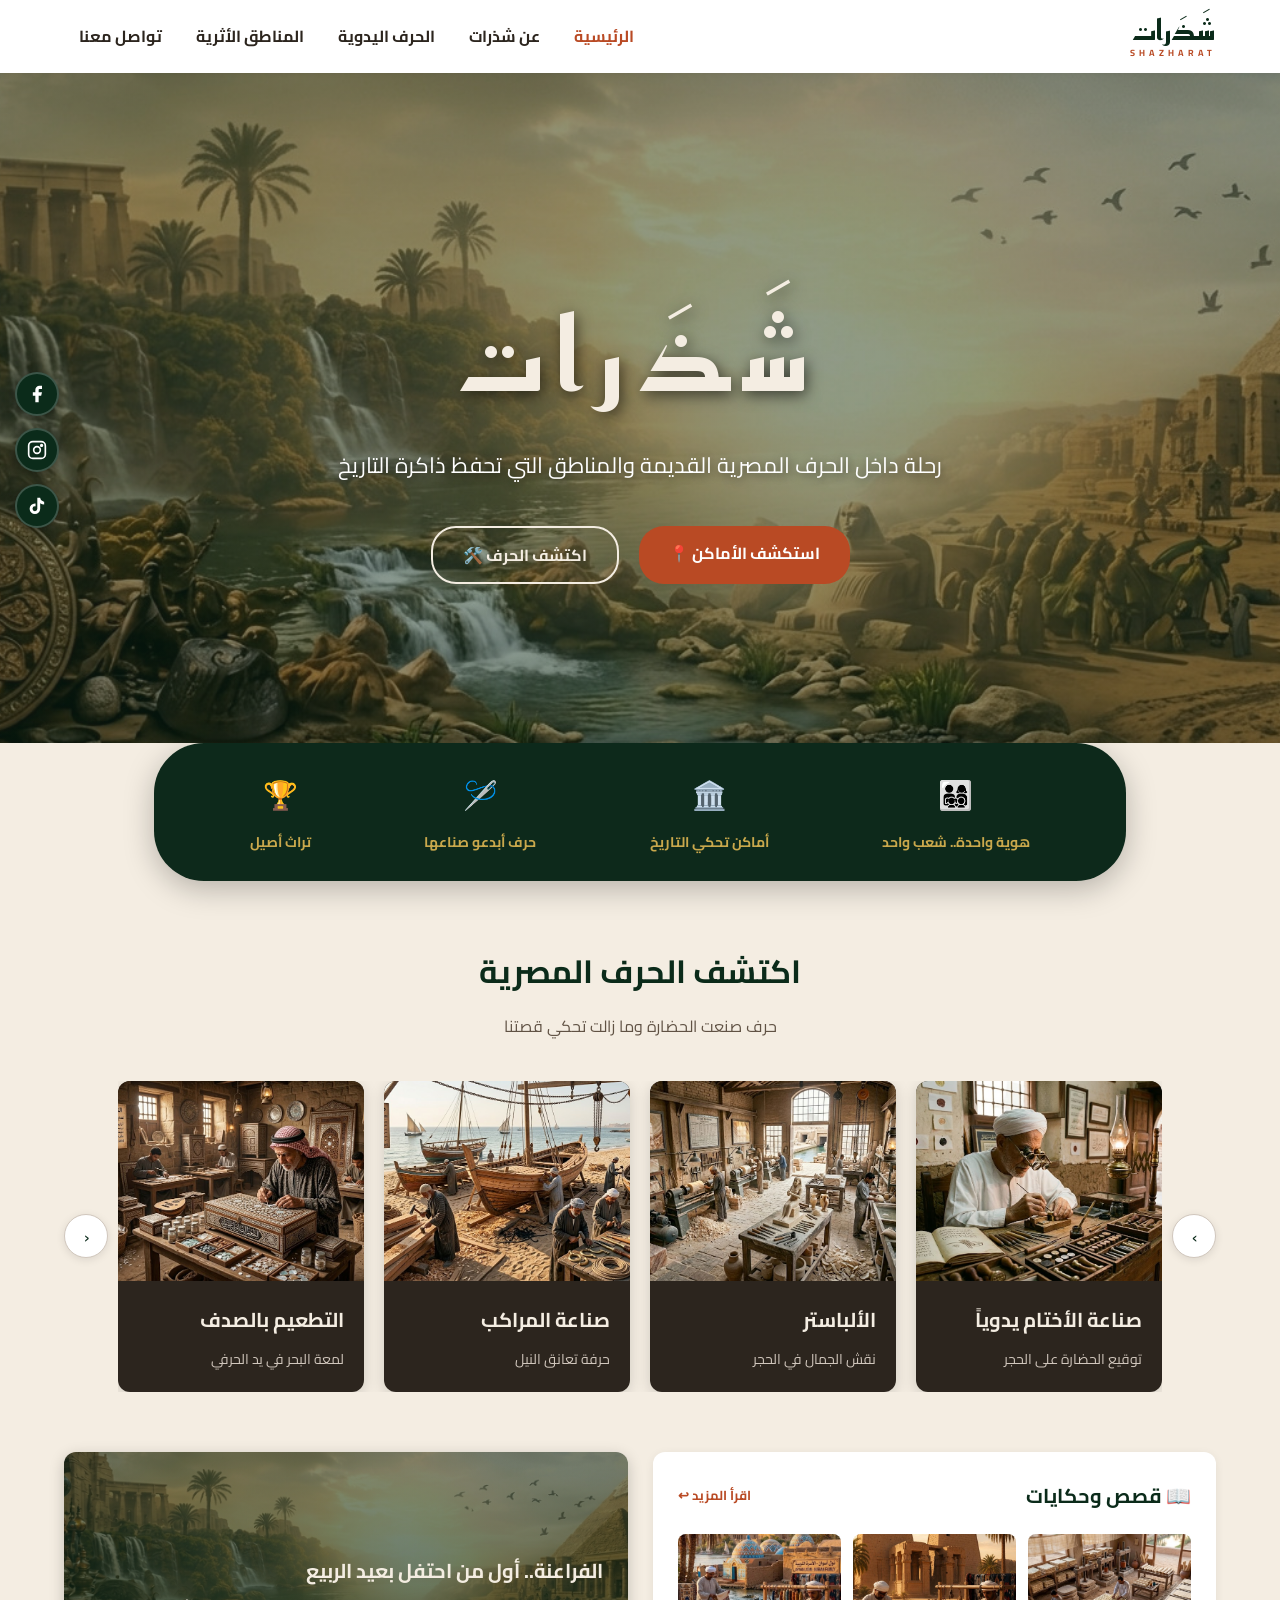
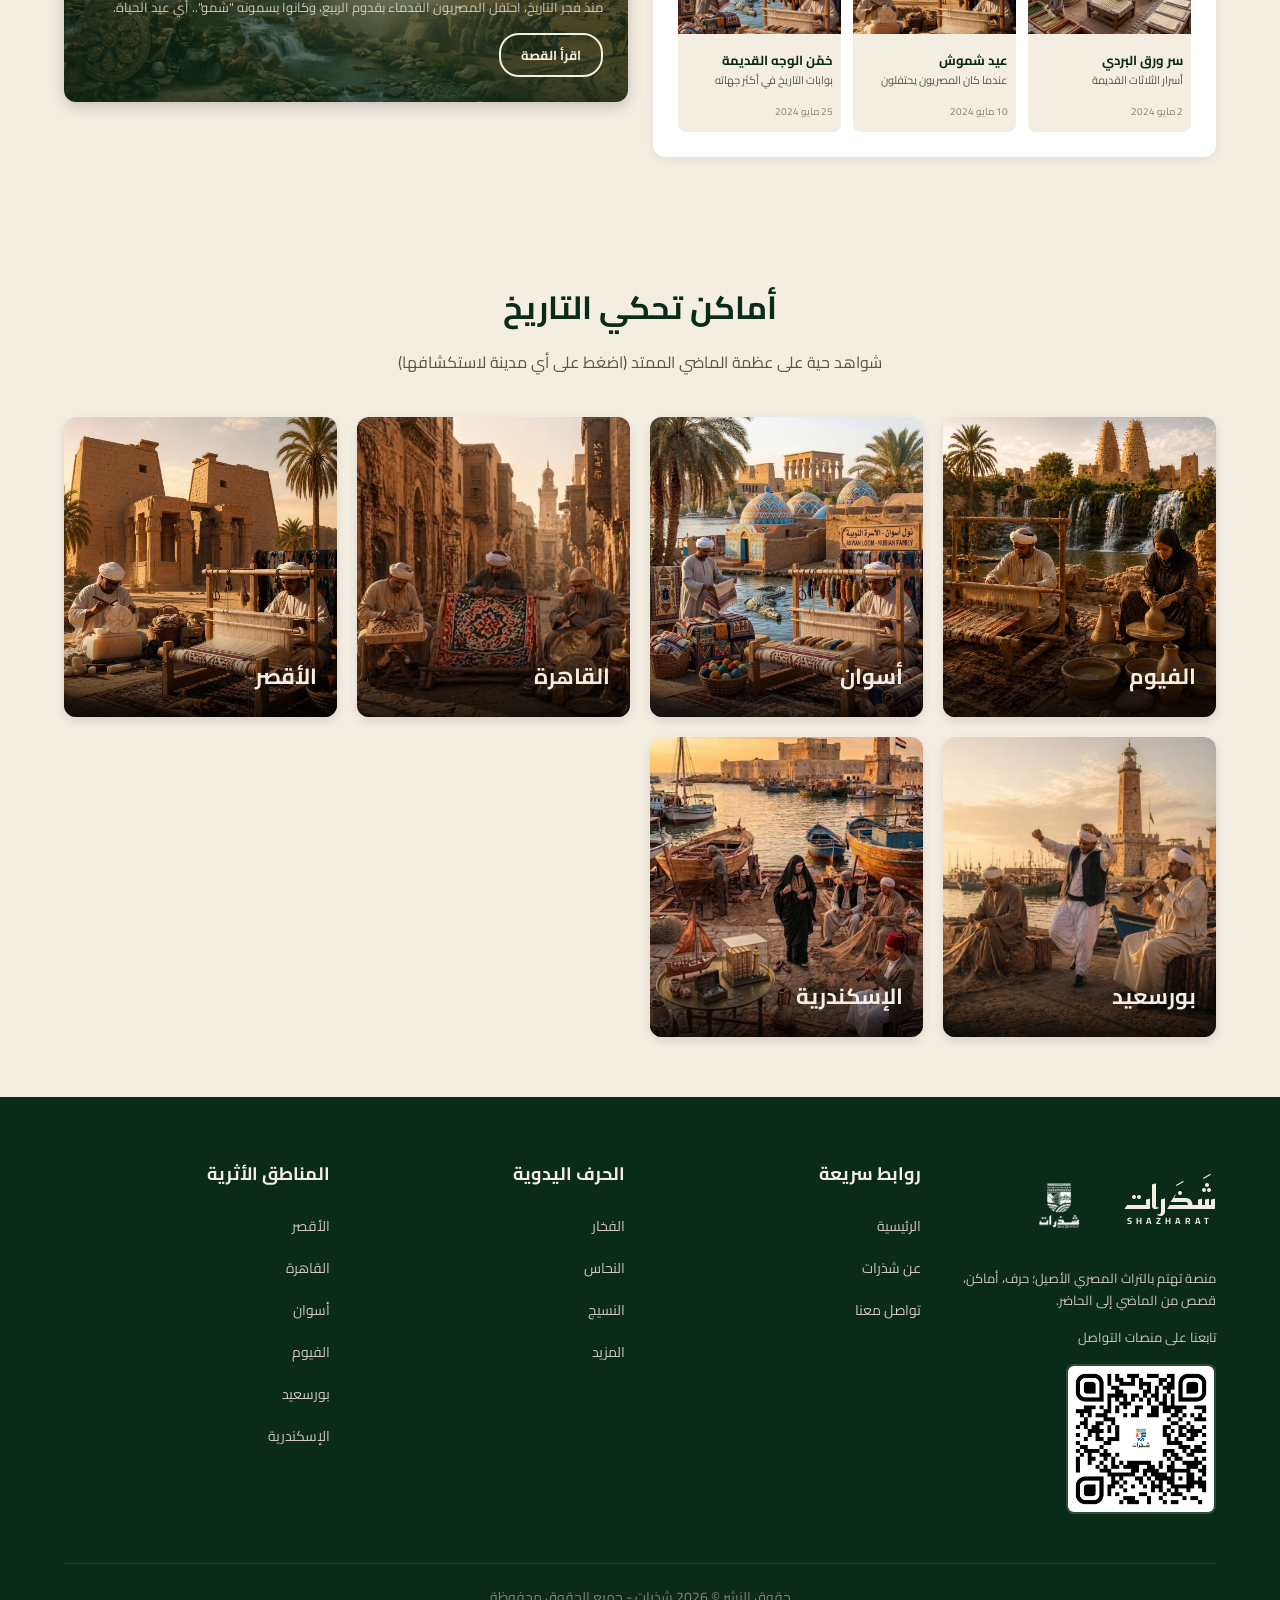
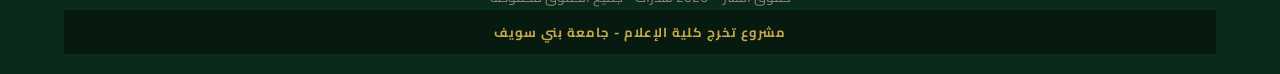
==== commit d09f5fec: "31" ====
--- a/index.html
+++ b/index.html
@@ -120,21 +120,43 @@
 
     <!-- مودال عن شذرات -->
     <div id="aboutModal" class="modal">
-        <div class="modal-content">
-            <span class="close-btn" id="closeBtn">&times;</span>
-            <h2 style="color:#0b2b1a;font-size:1.8rem;margin-bottom:15px;border-bottom:2px solid #d4a373;display:inline-block;padding-bottom:5px;">👥 مَن نحن؟</h2>
-            <p style="font-size:1.05rem;color:#333;margin-bottom:10px;">نحن طلاب الفرقة الرابعة بقسم العلاقات العامة والإعلان، كلية الإعلام – جامعة بنى سويف.</p>
-            <p style="font-size:1.05rem;color:#555;margin-bottom:25px;">لم يكن مشروع تخرجنا مجرد مهمة أكاديمية تنتهي بانتهاء العام الدراسي، بل اخترنا أن يكون رسالة نابضة بالحياة، تُعيد إحياء الجذور وتُسلط الضوء على الكنوز الحية التي صاغتها أيدي المبدعين المصريين عبر العصور.</p>
-            <h2 style="color:#0b2b1a;font-size:1.8rem;margin-bottom:15px;border-bottom:2px solid #d4a373;display:inline-block;padding-bottom:5px;">✨ عن "شذرات"</h2>
-            <blockquote style="font-style:italic;background-color:#f5f2eb;padding:15px;border-right:5px solid #0b2b1a;margin:15px 0;border-radius:4px;font-size:1.1rem;color:#0b2b1a;">
-                <strong>"الشذرات هي قِطَع الذهب الصغيرة والصافية.. وهكذا هي تفاصيل هويتنا المصرية; مبعثرة في أركان المحروسة، وكل قطعة منها تحكي قصة وطن."</strong>
-            </blockquote>
-            <p style="font-size:1.05rem;color:#333;margin-bottom:15px;">
-                <strong>"شذرات"</strong> هي حملة إعلامية متكاملة ولدت من شغفنا بتوثيق وحفظ الهوية الثقافية والحرف التراثية المصرية التي تواجه خطر الاندثار.
-            </p>
-            <p style="text-align:center;font-weight:bold;color:#0b2b1a;font-size:1.15rem;margin-top:30px;background-color:#e6edd9;padding:12px;border-radius:6px;">
-                ✨ شذرات.. بنجمع خيوط الماضي، عشان ننور بيها طريق المستقبل.
-            </p>
+        <div class="modal-content" style="max-width:750px; padding:0; overflow:hidden;">
+            <span class="close-btn" id="closeBtn" style="z-index:10;">&times;</span>
+
+            <!-- هيرو المودال -->
+            <div style="background:linear-gradient(rgba(11,43,26,0.75), rgba(11,43,26,0.9)), url('images/hero-bg.jpg') center/cover no-repeat; padding:30px; text-align:center; display:flex; flex-direction:column; align-items:center; gap:12px;">
+                <img src="images/logo2.png" alt="شذرات" style="height:90px; width:auto; object-fit:contain;">
+                <h2 style="color:#f4ede2; font-family:'Reem Kufi',sans-serif; font-size:2rem; margin:0;">شَذَرات</h2>
+                <p style="color:#d1c7bd; font-size:13px; letter-spacing:3px; margin:0;">SHAZHARAT</p>
+            </div>
+
+            <!-- المحتوى -->
+            <div style="padding:30px; text-align:right;">
+                <h3 style="color:#0b2b1a; font-size:1.3rem; margin-bottom:12px; display:flex; align-items:center; gap:8px;">👥 مَن نحن؟</h3>
+                <p style="font-size:1rem; color:#333; margin-bottom:8px; line-height:1.8;">نحن طلاب الفرقة الرابعة بقسم العلاقات العامة والإعلان، كلية الإعلام – جامعة بنى سويف.</p>
+                <p style="font-size:1rem; color:#555; margin-bottom:25px; line-height:1.8;">لم يكن مشروع تخرجنا مجرد مهمة أكاديمية تنتهي بانتهاء العام الدراسي، بل اخترنا أن يكون رسالة نابضة بالحياة، تُعيد إحياء الجذور وتُسلط الضوء على الكنوز الحية التي صاغتها أيدي المبدعين المصريين عبر العصور.</p>
+
+                <h3 style="color:#0b2b1a; font-size:1.3rem; margin-bottom:12px; display:flex; align-items:center; gap:8px;">✨ عن "شذرات"</h3>
+                <blockquote style="font-style:italic; background-color:#f5f2eb; padding:15px; border-right:5px solid #0b2b1a; margin:0 0 15px; border-radius:4px; font-size:1rem; color:#0b2b1a; line-height:1.8;">
+                    <strong>"الشذرات هي قِطَع الذهب الصغيرة والصافية.. وهكذا هي تفاصيل هويتنا المصرية؛ مبعثرة في أركان المحروسة، وكل قطعة منها تحكي قصة وطن."</strong>
+                </blockquote>
+                <p style="font-size:1rem; color:#333; margin-bottom:20px; line-height:1.8;">
+                    <strong>"شذرات"</strong> هي حملة إعلامية متكاملة ولدت من شغفنا بتوثيق وحفظ الهوية الثقافية والحرف التراثية المصرية التي تواجه خطر الاندثار.
+                </p>
+
+                <!-- QR Code -->
+                <div style="background:#0b2b1a; border-radius:12px; padding:20px; display:flex; align-items:center; gap:20px;">
+                    <img src="images/follow-us.jpg" alt="QR تابعنا" style="width:100px; height:100px; border-radius:8px; flex-shrink:0;">
+                    <div>
+                        <p style="color:#c9a84c; font-size:13px; font-weight:700; margin-bottom:6px;">📱 تابعنا على منصات التواصل</p>
+                        <p style="color:#d1c7bd; font-size:12px; line-height:1.7; margin:0;">امسح الكود للوصول لصفحاتنا على فيسبوك وإنستغرام وتيك توك</p>
+                    </div>
+                </div>
+
+                <p style="text-align:center; font-weight:700; color:#0b2b1a; font-size:1rem; margin-top:20px; background-color:#e6edd9; padding:12px; border-radius:6px;">
+                    ✨ شذرات.. بنجمع خيوط الماضي، عشان ننور بيها طريق المستقبل.
+                </p>
+            </div>
         </div>
     </div>
 
@@ -238,33 +260,32 @@
                 <a href="#">اقرأ المزيد ↩</a>
             </div>
             <div class="story-cards-row">
-                <a href="#" class="story-mini-card">
-                    <img src="images/cairo.jpg" alt="مشروع بكشف السر">
+                <div onclick="openStory('papyrus')" class="story-mini-card" style="cursor:pointer;">
+                    <img src="images/papyrus.jpg" alt="سر ورق البردي">
                     <div class="story-mini-info">
-                        <h4>مشروع بكشف السر</h4>
+                        <h4>سر ورق البردي</h4>
                         <p>أسرار الثلاثات القديمة</p>
                         <span>2 مايو 2024</span>
                     </div>
-                </a>
-                <a href="#" class="story-mini-card">
+                </div>
+                <div onclick="openStory('shamous')" class="story-mini-card" style="cursor:pointer;">
                     <img src="images/luxor.jpg" alt="عيد شموش">
                     <div class="story-mini-info">
                         <h4>عيد شموش</h4>
                         <p>عندما كان المصريون يحتفلون</p>
                         <span>10 مايو 2024</span>
                     </div>
-                </a>
-                <a href="#" class="story-mini-card">
-                    <img src="images/aswan.jpg" alt="خمن الوجه القديمة">
+                </div>
+                <div onclick="openStory('faces')" class="story-mini-card" style="cursor:pointer;">
+                    <img src="images/aswan.jpg" alt="خمّن الوجه القديمة">
                     <div class="story-mini-info">
-                        <h4>خمن الوجه القديمة</h4>
-                        <p>بوابات التاريخ في أكثر جهات التاريخ</p>
+                        <h4>خمّن الوجه القديمة</h4>
+                        <p>بوابات التاريخ في أكثر جهاته</p>
                         <span>25 مايو 2024</span>
                     </div>
-                </a>
-            </div>
-        </div>
-
+                </div>
+            </div>
+        </div>
         <!-- القصة المميزة -->
         <div class="featured-story">
             <h3>الفراعنة.. أول من احتفل بعيد الربيع</h3>
@@ -272,6 +293,21 @@
             <button onclick="document.getElementById('storyModal').style.display='block'" class="btn-story">اقرأ القصة</button>
         </div>
     </section>
+
+    <!-- مودال القصص الـ 3 -->
+    <div id="storiesModal" style="display:none; position:fixed; z-index:1000; left:0; top:0; width:100%; height:100%; background:rgba(0,0,0,0.75); backdrop-filter:blur(6px); overflow-y:auto;">
+        <div style="background:#f4ede2; margin:3% auto; border-radius:16px; width:88%; max-width:850px; position:relative; overflow:hidden; box-shadow:0 15px 50px rgba(0,0,0,0.4); animation:fadeIn 0.4s ease-out;">
+            <!-- هيرو القصة -->
+            <div id="storiesModalHero" style="height:220px; background:linear-gradient(rgba(11,43,26,0.55), rgba(11,43,26,0.85)), url('images/hero-bg.jpg') center/cover no-repeat; display:flex; flex-direction:column; justify-content:flex-end; padding:25px 30px;">
+                <span style="display:inline-block; background:#b94a24; color:#fff; font-size:11px; font-weight:700; padding:4px 14px; border-radius:20px; margin-bottom:12px; width:fit-content; letter-spacing:1px;">📜 قصص من الماضي</span>
+                <h2 id="storiesModalTitle" style="font-family:'Cairo',sans-serif; font-size:1.6rem; color:#f4ede2; margin:0; font-weight:700; line-height:1.4;"></h2>
+            </div>
+            <!-- زر الإغلاق -->
+            <button onclick="document.getElementById('storiesModal').style.display='none'" style="position:absolute; top:15px; left:15px; background:rgba(0,0,0,0.5); border:none; color:#fff; width:36px; height:36px; border-radius:50%; font-size:20px; cursor:pointer; display:flex; align-items:center; justify-content:center; line-height:1;">×</button>
+            <!-- المحتوى -->
+            <div id="storiesModalBody" style="padding:30px; text-align:right; font-size:1rem; line-height:2; color:#444;"></div>
+        </div>
+    </div>
 
     <!-- مودال القصة -->
     <div id="storyModal" style="display:none; position:fixed; z-index:1000; left:0; top:0; width:100%; height:100%; background:rgba(0,0,0,0.7); backdrop-filter:blur(5px); overflow-y:auto;">
@@ -410,7 +446,44 @@
         btnHeader.onclick = function() { modal.style.display = "block"; }
         btnFooter.onclick = function() { modal.style.display = "block"; }
         closeBtn.onclick = function() { modal.style.display = "none"; }
-        // بيانات الحرف
+        const storiesData = {
+            papyrus: {
+                title: 'سر ورق البردي — حين غيّرت مصر وجه البشرية',
+                img: 'images/papyrus.jpg',
+                body: `<p style="margin-bottom:15px;">منذ فجر التاريخ، والمصري القديم يبحث عن وسيلة يخلّد بها حكايته، لم يكن يكتفي بالبقاء العابر، بل أراد للأثر أن يدوم. من هنا، ومن قلب ضفاف النيل، تولدت صناعة "ورق البردي"؛ ذلك السر الذي غيّر وجه البشرية وحوّل مصر إلى مركز المعرفة الأول في العالم القديم.</p>
+                <p style="margin-bottom:15px;">كلمة "البردي" ليست مجرد نبات ينمو في المستنقعات، بل هي فلسفة حياة ومقاومة للزمن. تبدأ الحكاية بساق مثلثة الشكل — وهي <strong>"الثلاثات القديمة"</strong> التي ترمز للخير والخصوبة — يتم تقشيرها بدقة متناهية، ثم تقطيع لبّها الأبيض إلى شرائح رقيقة جداً.</p>
+                <div style="background:#fff; border-radius:10px; padding:18px; margin-bottom:15px; border-right:4px solid #0b2b1a;">هذه الشرائح لا تُجمع بغراء أو بمواد صناعية، بل تُطرق بالمطارق الخشبية وتُغمر في مياه النيل العذبة لتفرز سكرها الطبيعي، والذي يعمل كمادة لاصقة ربانية تجمع الشرائح في نسيج واحد متقاطع (أفقي وعمودي)، يُمثل التوازن والاتحاد.</div>
+                <p style="margin-bottom:15px;">واليوم، عندما تمر بقرى مصرية حافظت على هذا السر أباً عن جد، تشعر وكأن الزمن قد توقف. الأيدي التي تتشرب اللون البني من عصارة النبات، والوجوه المحفورة بملامح الأجداد، ما زالت تمارس ذات الطقوس التي كان يمارسها الفراعنة قبل آلاف السنين.</p>
+                <div style="background:#e6edd9; padding:15px 20px; border-radius:8px; border-right:4px solid #0b2b1a; font-weight:700; color:#0b2b1a;">✨ إنها ليست مجرد حرفة يدوية لكسب العيش، بل هي شفرة وراثية حية، يتناقلها الأحفاد ليقولوا للعالم: "من هنا بدأت الكتابة، ومن هنا سيبقى السر ممتداً ما دام النيل يجري".</div>`
+            },
+            shamous: {
+                title: 'عيد شموش — حين كانت مصر تحتفل بالحياة',
+                img: 'images/luxor.jpg',
+                body: `<p style="margin-bottom:15px;">في مصر، الاحتفال ليس مجرد مناسبة عابرة، بل هو طقس مقدّس يرتبط بحركة الشمس ودورة الأرض. <strong>"شموش"</strong> أو تجليات أعياد الربيع والشمس في الوجدان المصري القديم، كانت تمثل لحظة ميلاد جديدة للطبيعة، حيث تتفتح الأزهار، ويفيض النيل بالخير.</p>
+                <p style="margin-bottom:15px;">وكانت الحرف اليدوية هي البطل الأول في هذه الاحتفالات. فمع كل عيد جديد، كان المصريون يجددون أواني بيوتهم؛ وهنا تولد قصة <strong>"الفخار والطين"</strong>.</p>
+                <div style="background:#fff; border-radius:10px; padding:18px; margin-bottom:15px; border-right:4px solid #0b2b1a;">الفخار في الثقافة المصرية ليس مجرد وعاء للماء أو الطعام، بل هو تجسيد لقصة الخلق الأولى: طمي النيل المخلوط بالماء، والذي تشكله أصابع الفنان على "الدولاب" الدوار ليعطيه هيئته، ثم يمر بنار الفرن (الفاخورة) ليتحول من طين رخو إلى مادة صلبة تعيش لقرون.</div>
+                <p style="margin-bottom:15px;">في أعياد مثل "شموش"، كانت القلل الفخارية والماجور والأواني المزينة بالنقوش النباتية والهندسية تُملأ بالخيرات وتُهدي للأحبة.</p>
+                <div style="background:#e6edd9; padding:15px 20px; border-radius:8px; border-right:4px solid #0b2b1a; font-weight:700; color:#0b2b1a;">✨ حتى اليوم، عندما تزور أسوان أو قنا وتسمع صوت دولاب الفخار ورائحة الطمي المحروق، تدرك أن بهجة الاحتفال المصري القديم لم تختفِ؛ إنها فقط تجسدت في أوانٍ تصنعها أيادٍ سمراء تشبه طين النيل.</div>`
+            },
+            faces: {
+                title: 'خمّن الوجه القديمة — بوابات التاريخ الحقيقية',
+                img: 'images/aswan.jpg',
+                body: `<p style="margin-bottom:15px;">إذا أغمضت عينيك وحاولت أن "تخمّن" الوجه الحقيقي لمصر، فلن تجده في الكتب الصامتة، بل ستجده في وجوه البشر وحركة أيديهم عبر بوابات التاريخ الممتدة من الشمال إلى الجنوب.</p>
+                <p style="margin-bottom:15px;">من شواطئ الإسكندرية وبورسعيد حيث تُغزل شباك الصيادين وتُصنع المراكب الخشبية اليدوية بحسابات هندسية توارثوها عن أجدادهم بحارة البحر المتوسط، وصولاً إلى أقصى الصعيد والنوبة حيث يُحاك التاريخ خيطاً فوق خيط.</p>
+                <div style="background:#fff; border-radius:10px; padding:18px; margin-bottom:15px; border-right:4px solid #0b2b1a;">في جنوب مصر، وتحديداً على نغمات النول اليدوي، تتجلى روعة النسيج. <strong>"النول"</strong> ليس مجرد آلة خشبية، بل هو بوابة زمنية. في النوبة، تمتزج هذه الحرفة بالألوان الزاهية المستوحاة من البيئة — الأزرق من النيل، الأصفر من الرمل، والأخضر من الزرع — لتتحول المنسوجات إلى لوحات فنية تنطق بالهوية.</div>
+                <p style="margin-bottom:15px;">هذه "الوجوه القديمة" التي تقابلها في أزقة المدن التاريخية، بين ورش السفن في المدن الساحلية ومغازل النسيج في الصعيد، هم حراس بوابات التاريخ الحقيقيون.</p>
+                <div style="background:#e6edd9; padding:15px 20px; border-radius:8px; border-right:4px solid #0b2b1a; font-weight:700; color:#0b2b1a;">✨ إنهم يعيدون إنتاج الحضارة يومياً، وبدونهم تفقد المدن روحها. هذا القسم هو رحلة لاكتشاف تلك الوجوه، وقراءة الحكاية المكتوبة في تفاصيل أيديهم.</div>`
+            }
+        };
+
+        function openStory(id) {
+            const s = storiesData[id];
+            if (!s) return;
+            document.getElementById('storiesModalTitle').textContent = s.title;
+            document.getElementById('storiesModalBody').innerHTML = s.body;
+            document.getElementById('storiesModalHero').style.background = `linear-gradient(rgba(11,43,26,0.55), rgba(11,43,26,0.85)), url('${s.img}') center/cover no-repeat`;
+            document.getElementById('storiesModal').style.display = 'block';
+        }
         const craftsData = {
             pottery: {
                 title: 'الفخار', icon: '🏺', origin: '📍 قرية تونس — الفيوم',
@@ -577,7 +650,7 @@
 
         window.onclick = function(event) {
             if (event.target == modal) modal.style.display = "none";
-            if (event.target == document.getElementById("storyModal")) document.getElementById("storyModal").style.display = "none";
+            if (event.target == document.getElementById("storiesModal")) document.getElementById("storiesModal").style.display = "none";
             if (event.target == document.getElementById("craftModal")) document.getElementById("craftModal").style.display = "none";
         }
 
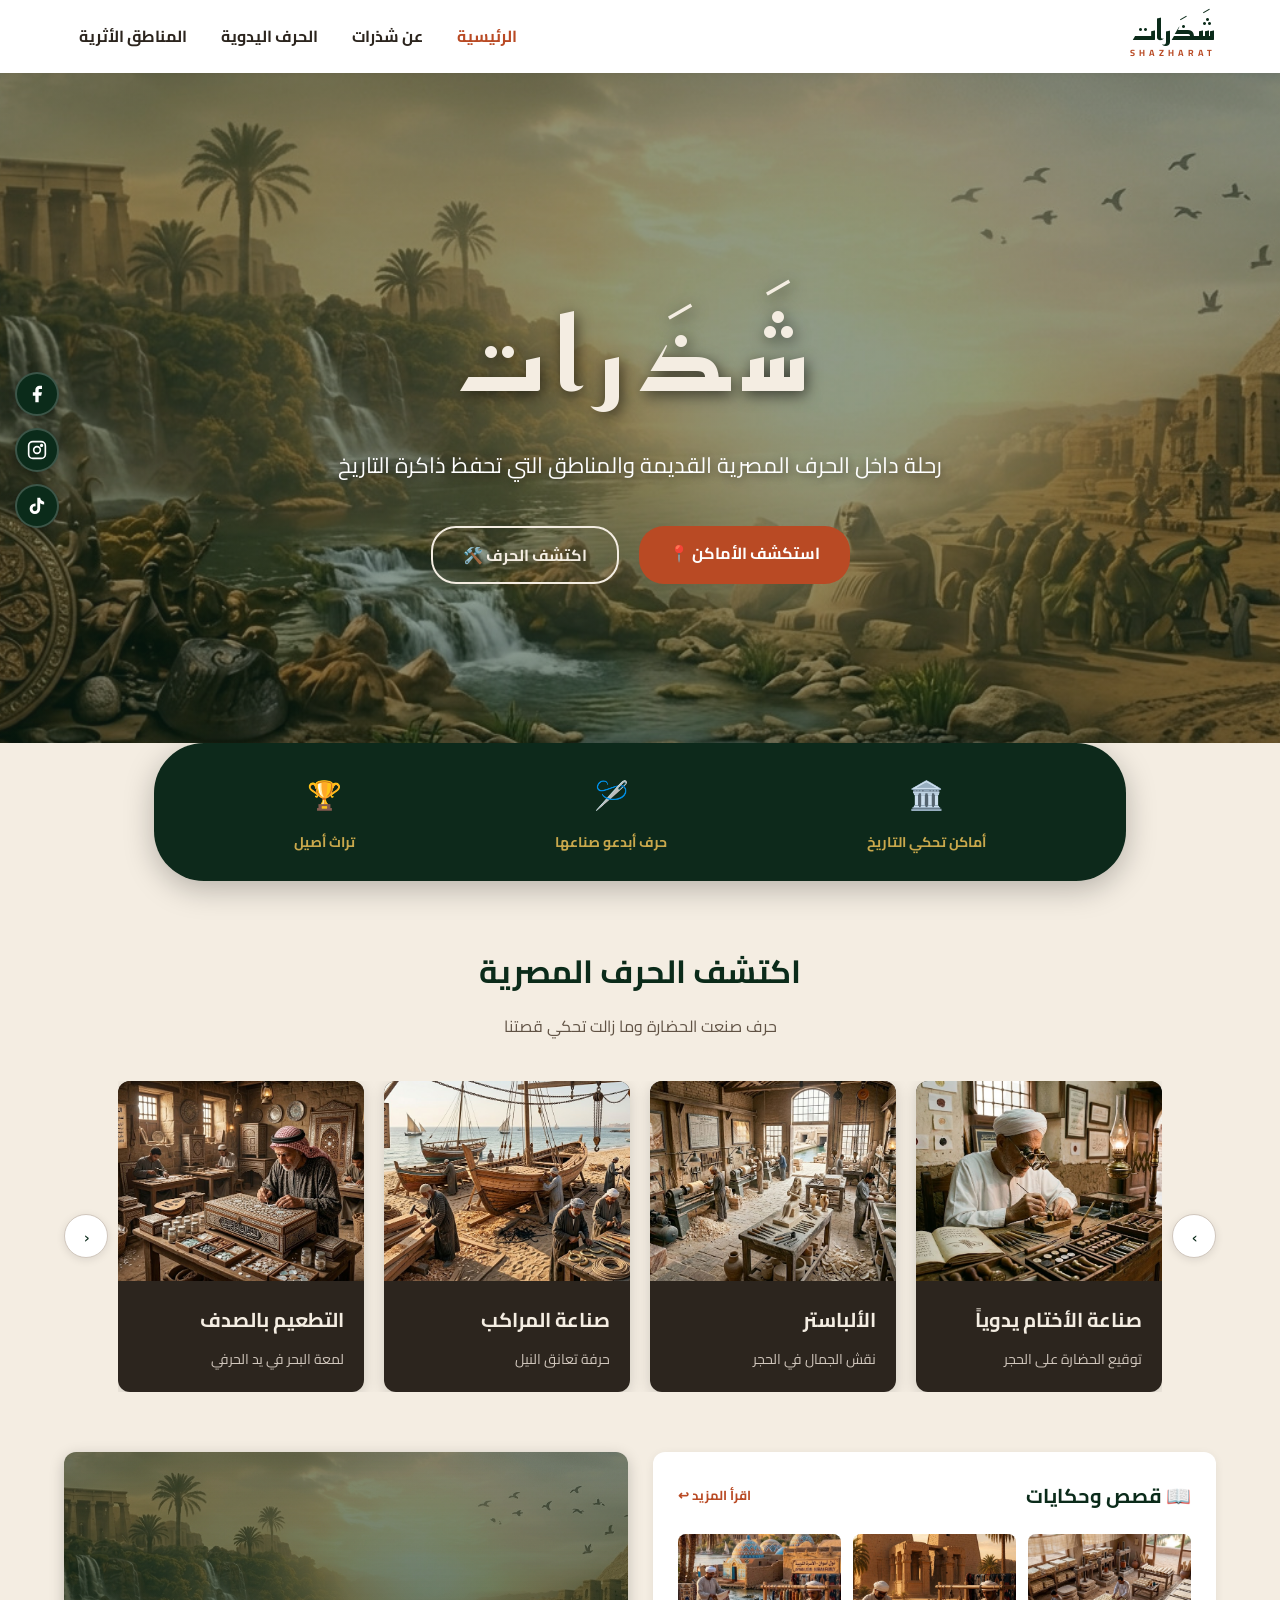
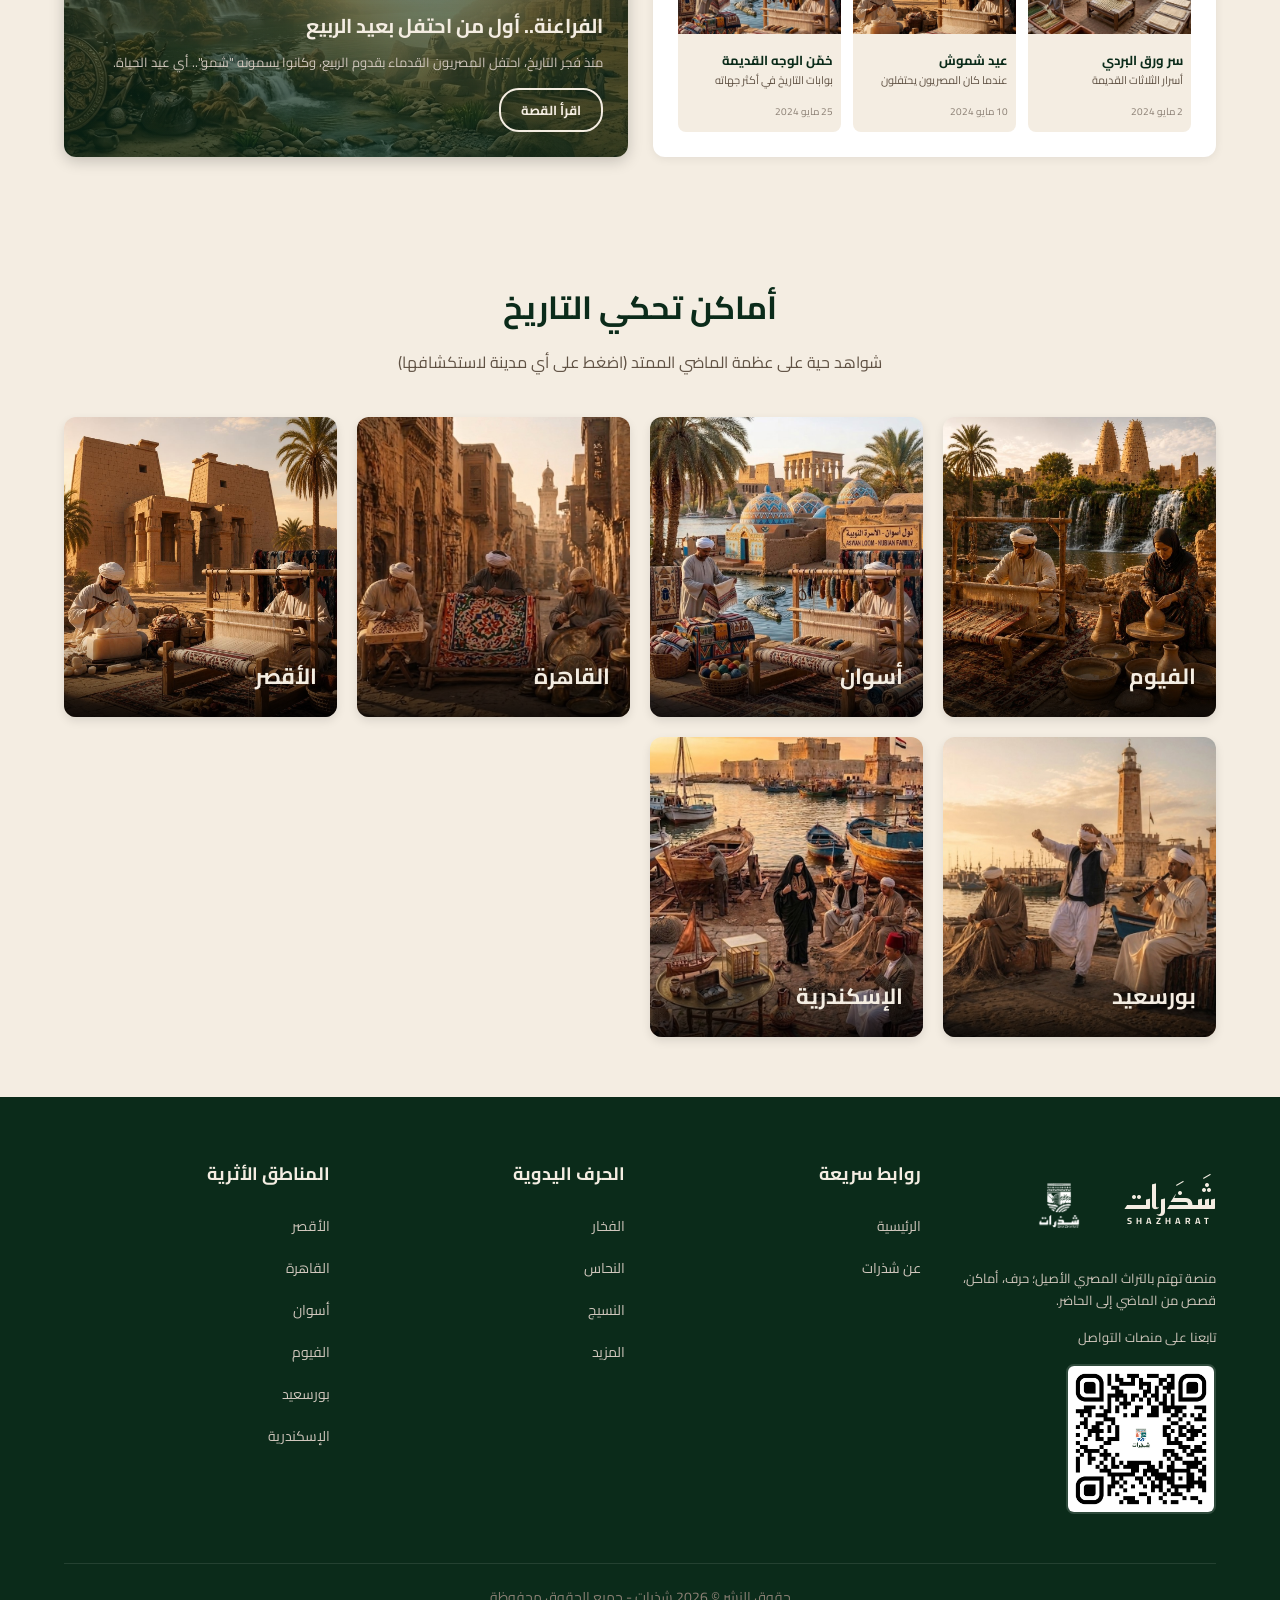
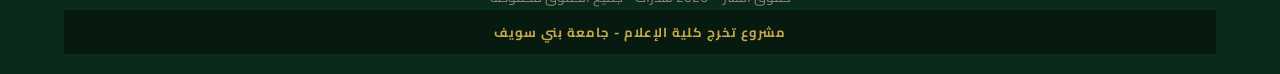
==== commit 2fa3384f: "3-6" ====
--- a/index.html
+++ b/index.html
@@ -66,7 +66,6 @@
             <a href="javascript:void(0)" id="aboutBtn">عن شذرات</a>
             <a href="crafts.html">الحرف اليدوية</a>
             <a href="#places-section">المناطق الأثرية</a>
-            <a href="#">تواصل معنا</a>
         </nav>
         <button class="menu-toggle" id="menuToggle">☰</button>
     </header>
@@ -76,10 +75,10 @@
         <a href="https://www.facebook.com/profile.php?id=61587742401086&mibextid=wwXIfr&rdid=8DJfgrWM0STw298u&share_url=https%3A%2F%2Fwww.facebook.com%2Fshare%2F1F2NFBipRy%2F%3Fmibextid%3DwwXIfr#" target="_blank" title="Facebook">
             <svg width="20" height="20" viewBox="0 0 24 24" fill="white"><path d="M18 2h-3a5 5 0 0 0-5 5v3H7v4h3v8h4v-8h3l1-4h-4V7a1 1 0 0 1 1-1h3z"/></svg>
         </a>
-        <a href="https://www.instagram.com/project.x56?igsh=MW95ZDBvMW1obDUzbQ%3D%3De" target="_blank" title="Instagram">
+        <a href="https://www.instagram.com/shazharat.eg?igsh=MXA2dmVib2tzaW5leQ%3D%3D&utm_source=qr" target="_blank" title="Instagram">
             <svg width="20" height="20" viewBox="0 0 24 24" fill="none" stroke="white" stroke-width="2" stroke-linecap="round" stroke-linejoin="round"><rect x="2" y="2" width="20" height="20" rx="5" ry="5"/><circle cx="12" cy="12" r="4"/><circle cx="17.5" cy="6.5" r="1" fill="white"/></svg>
         </a>
-        <a href="https://www.tiktok.com/@projectx430?_r=1&_t=ZS-94bt00Vonp9" target="_blank" title="TikTok">
+        <a href="https://www.tiktok.com/@shazarat3?_r=1&_t=ZS-96u2lgERyq2" target="_blank" title="TikTok">
             <svg width="20" height="20" viewBox="0 0 24 24" fill="white"><path d="M19.59 6.69a4.83 4.83 0 0 1-3.77-4.25V2h-3.45v13.67a2.89 2.89 0 0 1-2.88 2.5 2.89 2.89 0 0 1-2.89-2.89 2.89 2.89 0 0 1 2.89-2.89c.28 0 .54.04.79.1V9.01a6.33 6.33 0 0 0-.79-.05 6.34 6.34 0 0 0-6.34 6.34 6.34 6.34 0 0 0 6.34 6.34 6.34 6.34 0 0 0 6.33-6.34V8.75a8.2 8.2 0 0 0 4.78 1.52V6.82a4.85 4.85 0 0 1-1.01-.13z"/></svg>
         </a>
     </div>
@@ -99,10 +98,6 @@
     <!-- شريط التصنيفات -->
     <section class="quick-categories-wrapper">
         <div class="quick-categories">
-            <a href="index.html#places-section" class="category-item" style="text-decoration:none;">
-                <span class="category-icon">👨‍👩‍👧‍👦</span>
-                <p>هوية واحدة.. شعب واحد</p>
-            </a>
             <a href="index.html#places-section" class="category-item" style="text-decoration:none;">
                 <span class="category-icon">🏛️</span>
                 <p>أماكن تحكي التاريخ</p>
@@ -400,7 +395,6 @@
                 <ul>
                     <li><a href="#">الرئيسية</a></li>
                     <li><a href="javascript:void(0)" id="footerAboutBtn">عن شذرات</a></li>
-                    <li><a href="#">تواصل معنا</a></li>
                 </ul>
             </div>
             <div class="footer-col">
--- a/style.css
+++ b/style.css
@@ -311,7 +311,7 @@
     display: grid;
     grid-template-columns: 1fr 1fr;
     gap: 25px;
-    align-items: start;
+    align-items: stretch;
 }
 
 .stories-box {
@@ -402,7 +402,7 @@
     border-radius: 12px;
     overflow: hidden;
     position: relative;
-    min-height: 250px;
+    border-radius: 12px;
     background: linear-gradient(rgba(11,43,26,0.5), rgba(11,43,26,0.7)),
                 url('images/hero-bg.jpg') center/cover no-repeat;
     display: flex;
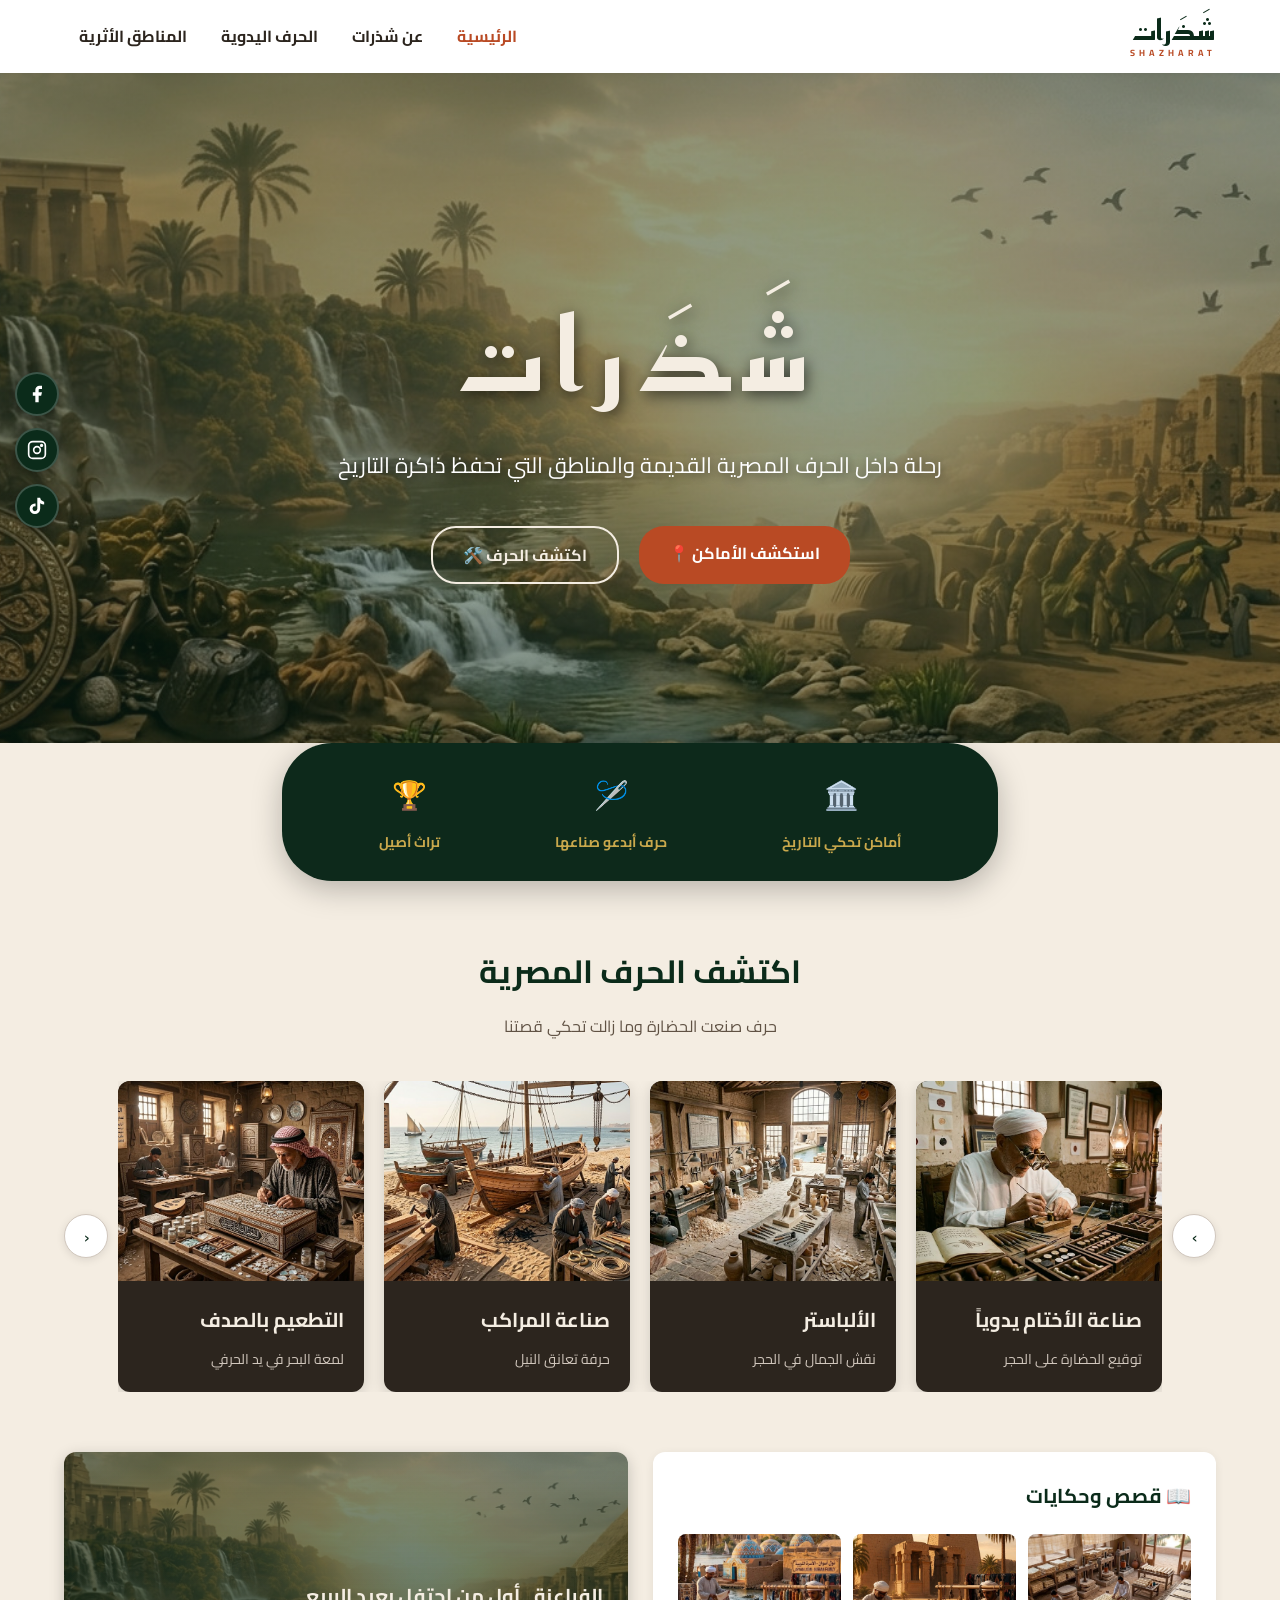
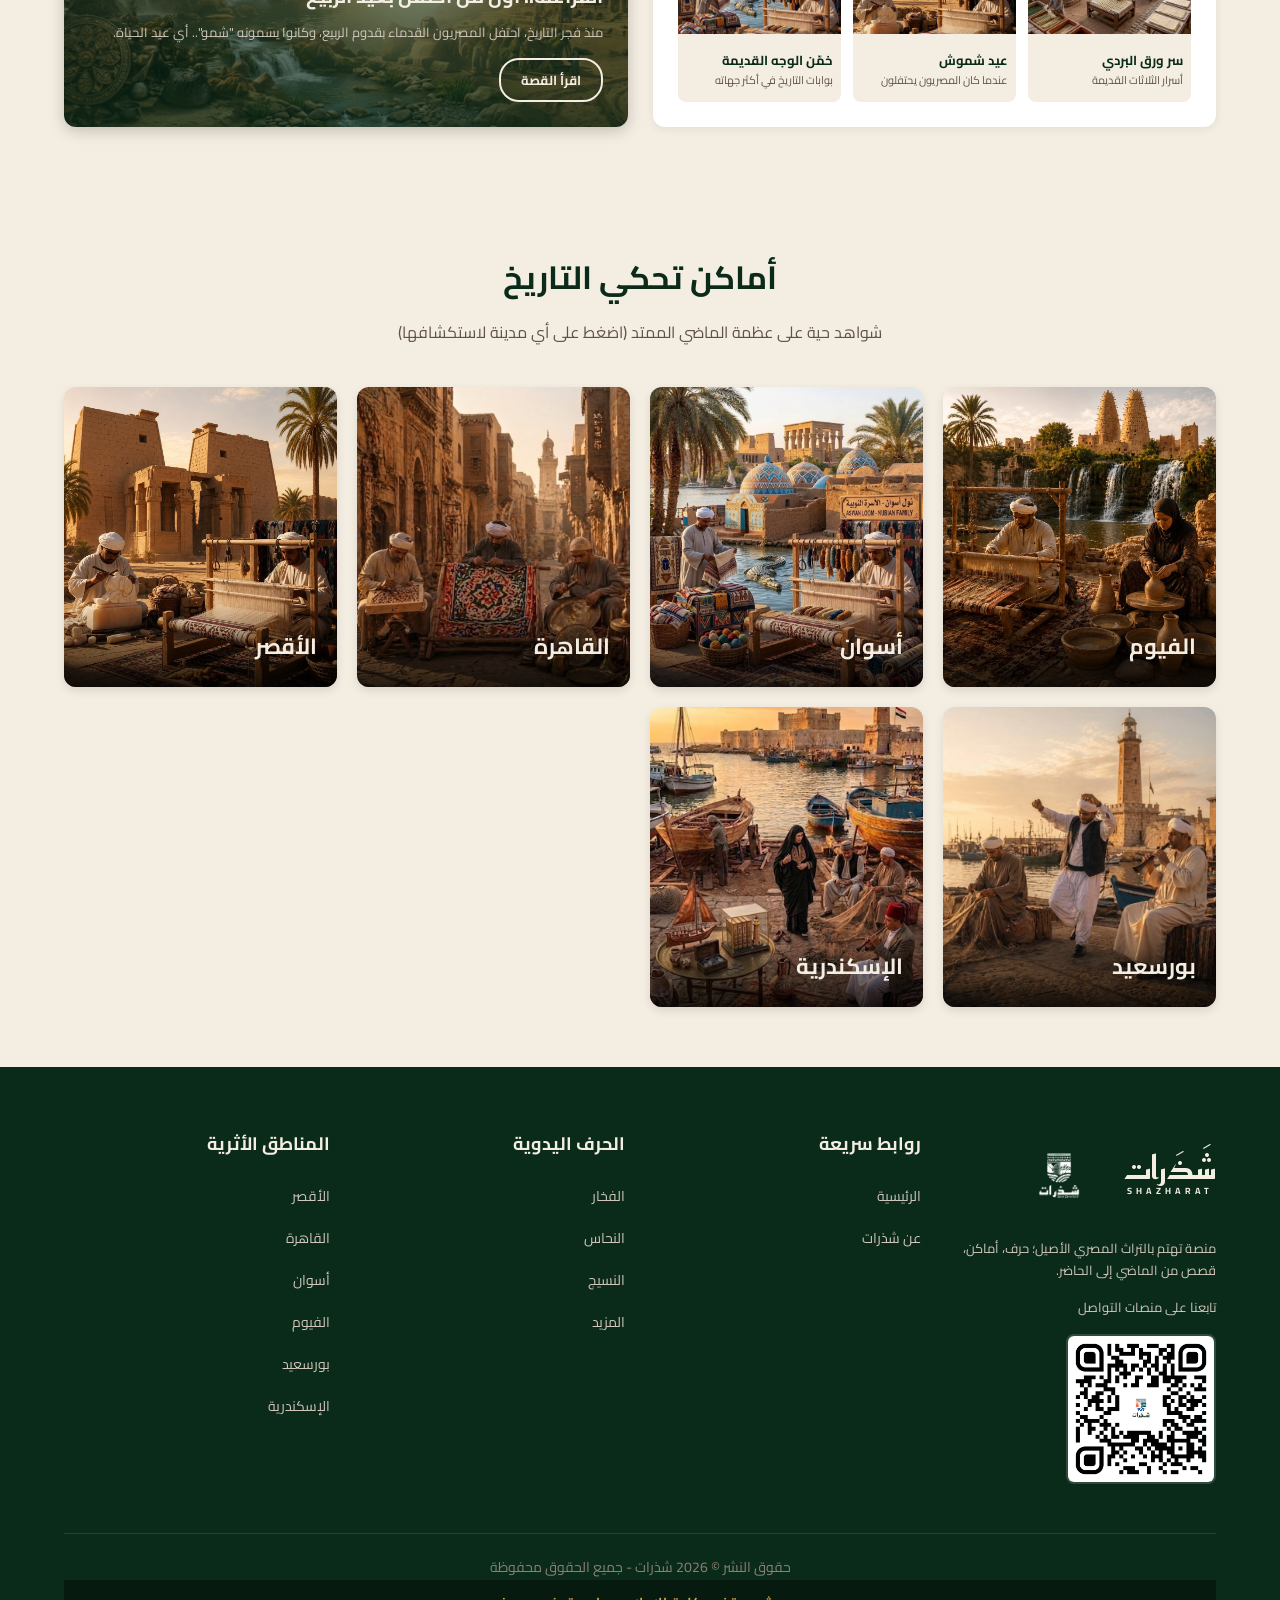
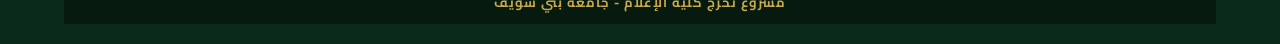
==== commit 66d790be: "3-6---2" ====
--- a/index.html
+++ b/index.html
@@ -252,7 +252,6 @@
         <div class="stories-box">
             <div class="stories-box-header">
                 <h3>📖 قصص وحكايات</h3>
-                <a href="#">اقرأ المزيد ↩</a>
             </div>
             <div class="story-cards-row">
                 <div onclick="openStory('papyrus')" class="story-mini-card" style="cursor:pointer;">
@@ -260,7 +259,7 @@
                     <div class="story-mini-info">
                         <h4>سر ورق البردي</h4>
                         <p>أسرار الثلاثات القديمة</p>
-                        <span>2 مايو 2024</span>
+
                     </div>
                 </div>
                 <div onclick="openStory('shamous')" class="story-mini-card" style="cursor:pointer;">
@@ -268,7 +267,7 @@
                     <div class="story-mini-info">
                         <h4>عيد شموش</h4>
                         <p>عندما كان المصريون يحتفلون</p>
-                        <span>10 مايو 2024</span>
+
                     </div>
                 </div>
                 <div onclick="openStory('faces')" class="story-mini-card" style="cursor:pointer;">
@@ -276,7 +275,7 @@
                     <div class="story-mini-info">
                         <h4>خمّن الوجه القديمة</h4>
                         <p>بوابات التاريخ في أكثر جهاته</p>
-                        <span>25 مايو 2024</span>
+
                     </div>
                 </div>
             </div>
@@ -306,13 +305,13 @@
 
     <!-- مودال القصة -->
     <div id="storyModal" style="display:none; position:fixed; z-index:1000; left:0; top:0; width:100%; height:100%; background:rgba(0,0,0,0.7); backdrop-filter:blur(5px); overflow-y:auto;">
-        <div style="background:#fcfbfa; margin:4% auto; padding:40px; border-radius:14px; width:85%; max-width:800px; text-align:right; position:relative; line-height:2; box-shadow:0 10px 40px rgba(0,0,0,0.3); animation:fadeIn 0.4s ease-out;">
-            <span onclick="document.getElementById('storyModal').style.display='none'" style="position:absolute; top:15px; left:20px; font-size:30px; cursor:pointer; color:#aaa; font-weight:bold; transition:color 0.2s;" onmouseover="this.style.color='#b94a24'" onmouseout="this.style.color='#aaa'">&times;</span>
-
-            <div style="border-bottom:2px solid #d4a373; padding-bottom:15px; margin-bottom:25px;">
-                <span style="background:#b94a24; color:#fff; font-size:11px; font-weight:700; padding:4px 12px; border-radius:20px; letter-spacing:1px;">📜 قصص من الماضي</span>
-                <h2 style="color:#0b2b1a; font-size:1.7rem; margin-top:12px; font-family:'Cairo', sans-serif; font-weight:700;">حكاية من قلب التاريخ: سر "شِمو" وعيد الحياة</h2>
-            </div>
+        <div style="background:#fcfbfa; margin:4% auto; border-radius:14px; width:85%; max-width:800px; text-align:right; position:relative; line-height:2; box-shadow:0 10px 40px rgba(0,0,0,0.3); animation:fadeIn 0.4s ease-out; overflow:hidden;">
+            <button onclick="document.getElementById('storyModal').style.display='none'" style="position:absolute; top:15px; left:15px; background:rgba(0,0,0,0.5); border:none; color:#fff; width:36px; height:36px; border-radius:50%; font-size:20px; cursor:pointer; display:flex; align-items:center; justify-content:center; z-index:10;">×</button>
+            <div style="height:250px; background:linear-gradient(rgba(11,43,26,0.55), rgba(11,43,26,0.85)), url('images/spring.jpg') center/cover no-repeat; display:flex; flex-direction:column; justify-content:flex-end; padding:25px 30px;">
+                <span style="display:inline-block; background:#b94a24; color:#fff; font-size:11px; font-weight:700; padding:4px 14px; border-radius:20px; margin-bottom:12px; width:fit-content; letter-spacing:1px;">📜 قصص من الماضي</span>
+                <h2 style="font-family:'Cairo',sans-serif; font-size:1.6rem; color:#f4ede2; margin:0; font-weight:700; line-height:1.4;">حكاية من قلب التاريخ: سر "شِمو" وعيد الحياة</h2>
+            </div>
+            <div style="padding:30px;">
 
             <p style="color:#333; font-size:1.05rem; margin-bottom:20px;">في أحضان النيل الخالد، وبين جدران المعابد الشامخة التي تتحدى الزمن، بدأت القصة. لم يكن الربيع عند أجدادنا الفراعنة مجرد فصلٍ تتفتح فيه الزهور، بل كان "عيد الحياة" وبعث الأرض من جديد.</p>
 
@@ -335,6 +334,7 @@
 
             <div style="background:#e6edd9; padding:15px 20px; border-radius:8px; border-right:4px solid #0b2b1a;">
                 <p style="color:#0b2b1a; font-size:1rem; font-weight:700; margin:0;">✨ إنها ليست مجرد نزهة، بل هي جينات ممتدة تربطنا بأولئك الذين نحتوا الصخر وصنعوا التاريخ، واحتفلوا بالحياة قبل أي شعب آخر على وجه الأرض.</p>
+            </div>
             </div>
         </div>
     </div>
--- a/style.css
+++ b/style.css
@@ -146,7 +146,7 @@
    ========================================== */
 .quick-categories-wrapper {
     background-color: #f4ede2;
-    padding: 0 12%;
+    padding: 0 22%;
     margin-top: -50px;
     position: relative;
     z-index: 10;
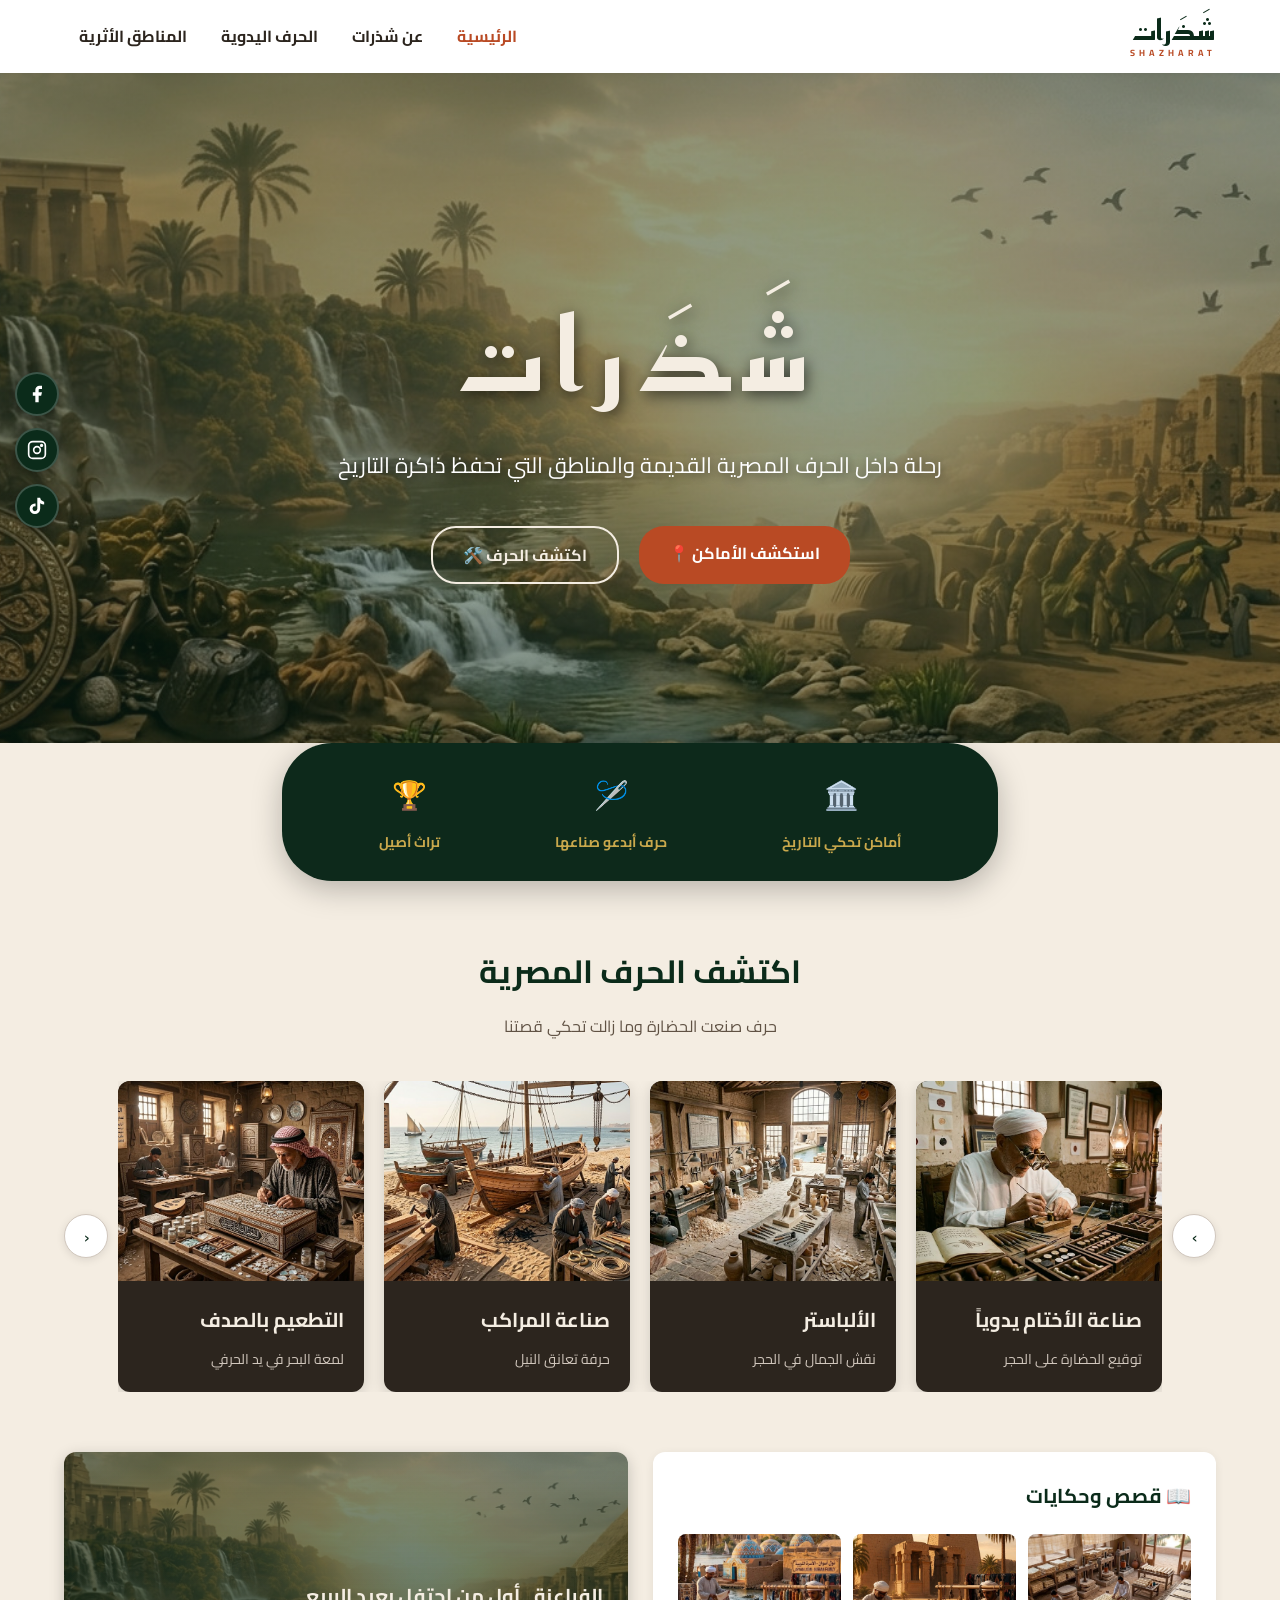
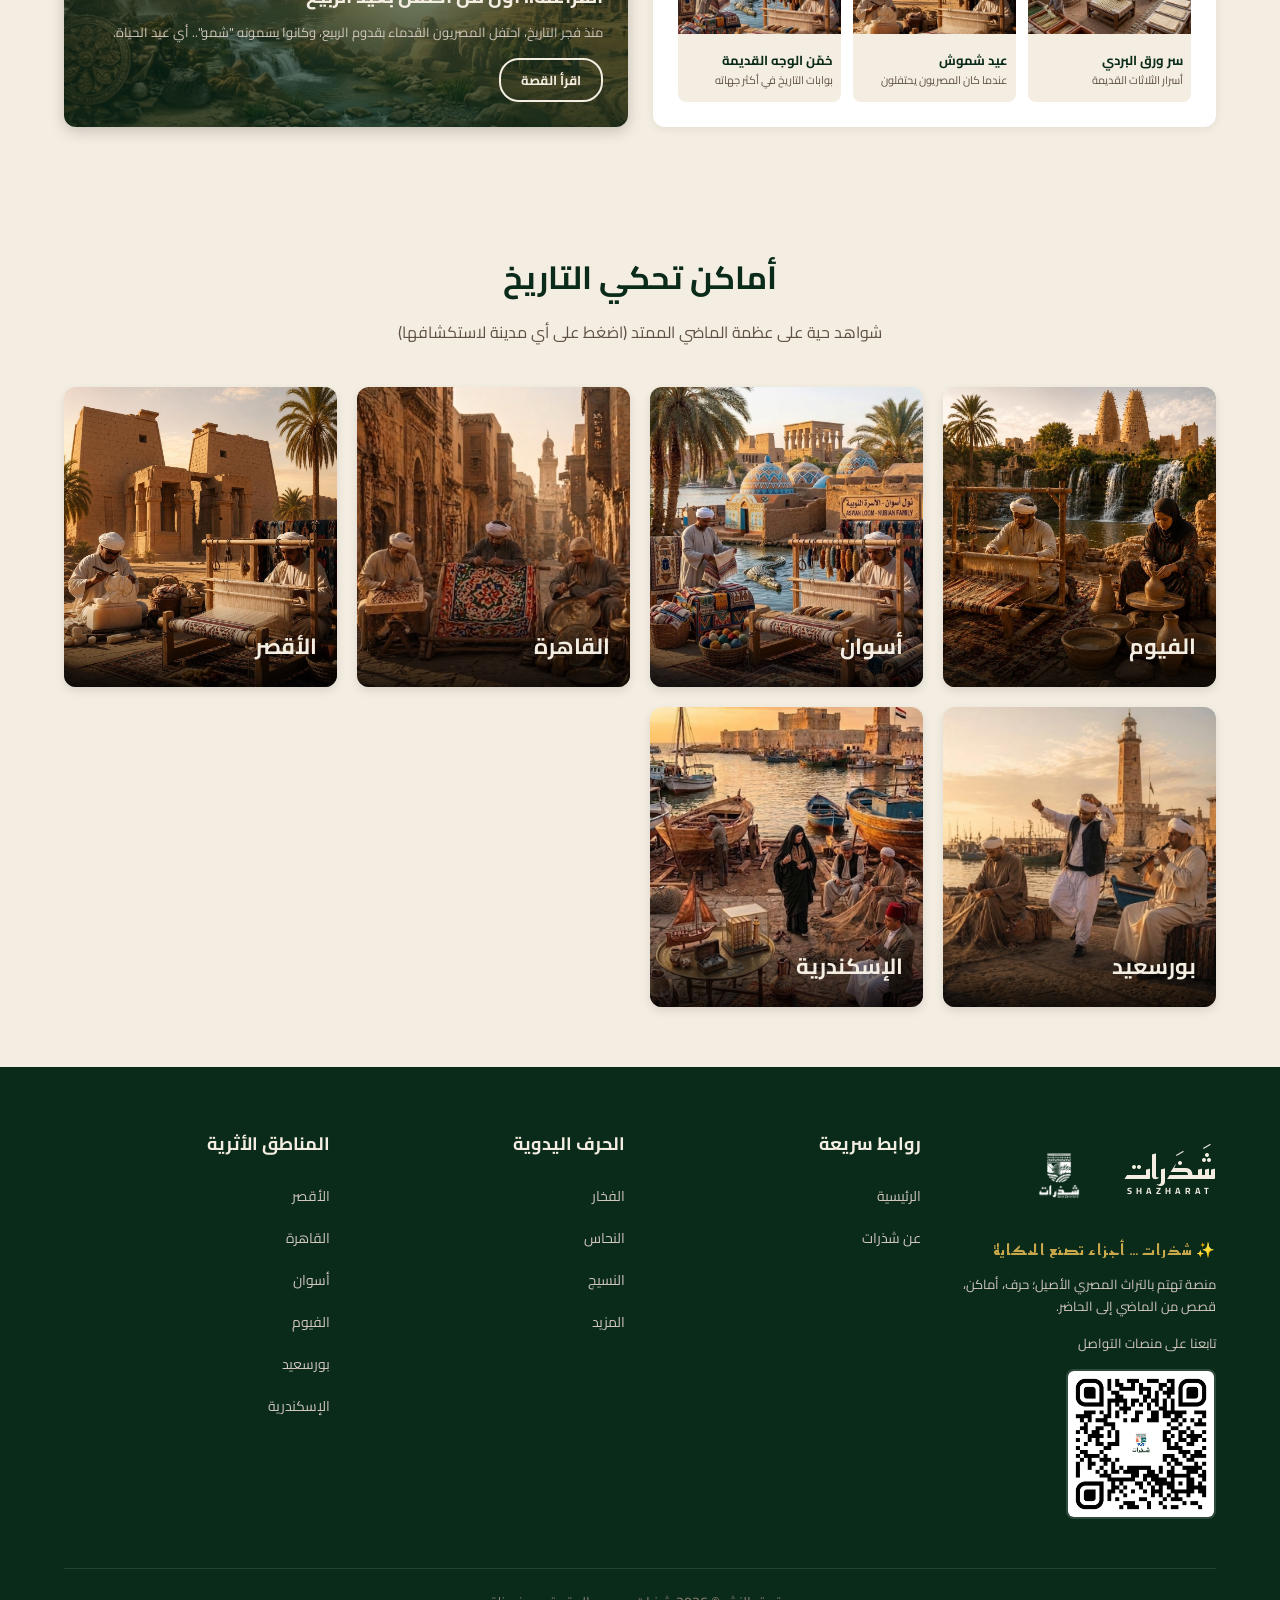
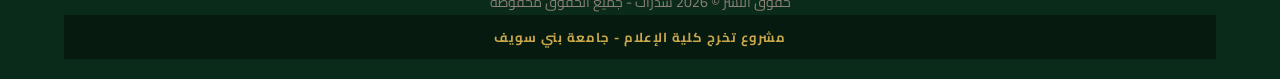
==== commit 5f73ad7f: "6-6-2026" ====
--- a/index.html
+++ b/index.html
@@ -55,6 +55,12 @@
             to   { opacity: 1; transform: translateY(0); }
         }
     </style>
+    <script>
+        if (window.location.hash) {
+            history.replaceState(null, null, window.location.pathname);
+            window.scrollTo(0, 0);
+        }
+    </script>
 </head>
 <body>
 
@@ -149,7 +155,7 @@
                 </div>
 
                 <p style="text-align:center; font-weight:700; color:#0b2b1a; font-size:1rem; margin-top:20px; background-color:#e6edd9; padding:12px; border-radius:6px;">
-                    ✨ شذرات.. بنجمع خيوط الماضي، عشان ننور بيها طريق المستقبل.
+                    ✨ شذرات ……اجزاء تصنع الحكايه
                 </p>
             </div>
         </div>
@@ -229,7 +235,7 @@
             <!-- زر الإغلاق -->
             <button onclick="document.getElementById('craftModal').style.display='none'" style="position:absolute; top:15px; left:15px; background:rgba(0,0,0,0.5); border:none; color:#fff; width:36px; height:36px; border-radius:50%; font-size:20px; cursor:pointer; display:flex; align-items:center; justify-content:center;">×</button>
             <!-- المحتوى -->
-            <div style="padding:30px; display:grid; grid-template-columns:1fr 280px; gap:30px;" id="craftModalBody">
+            <div style="padding:30px; display:grid; grid-template-columns:1fr 280px; gap:30px;" id="craftModalBody" class="craft-modal-body">
                 <div>
                     <p id="craftModalDesc" style="font-size:15px; line-height:2; color:#4a3d32; margin-bottom:25px; background:#fff; padding:20px; border-radius:10px; border-right:4px solid #0b2b1a;"></p>
                     <div id="craftModalFacts" style="display:grid; grid-template-columns:1fr 1fr; gap:10px; margin-bottom:25px;"></div>
@@ -384,6 +390,7 @@
                     </h3>
                     <img src="images/logo2.png" alt="شذرات" style="height:100px; width:auto; object-fit:contain;">
                 </div>
+                <p style="font-size:15px; color:#c9a84c; font-weight:700; letter-spacing:1px; margin-bottom:10px; font-family:'Reem Kufi', sans-serif;">✨ شذرات … أجزاء تصنع الحكاية</p>
                 <p>منصة تهتم بالتراث المصري الأصيل؛ حرف، أماكن، قصص من الماضي إلى الحاضر.</p>
                 <div class="qr-wrapper">
                     <p class="qr-label">تابعنا على منصات التواصل</p>
--- a/style.css
+++ b/style.css
@@ -710,4 +710,17 @@
     .craft-card { flex: 0 0 100%; min-width: 100%; }
     .places-grid { grid-template-columns: 1fr; }
     .story-cards-row { grid-template-columns: 1fr; }
+}
+
+@media (max-width: 768px) {
+    .craft-modal-body {
+        grid-template-columns: 1fr !important;
+        padding: 20px !important;
+    }
+    #craftModalFacts {
+        grid-template-columns: 1fr 1fr !important;
+    }
+    #craftModalTitle {
+        font-size: 24px !important;
+    }
 }
